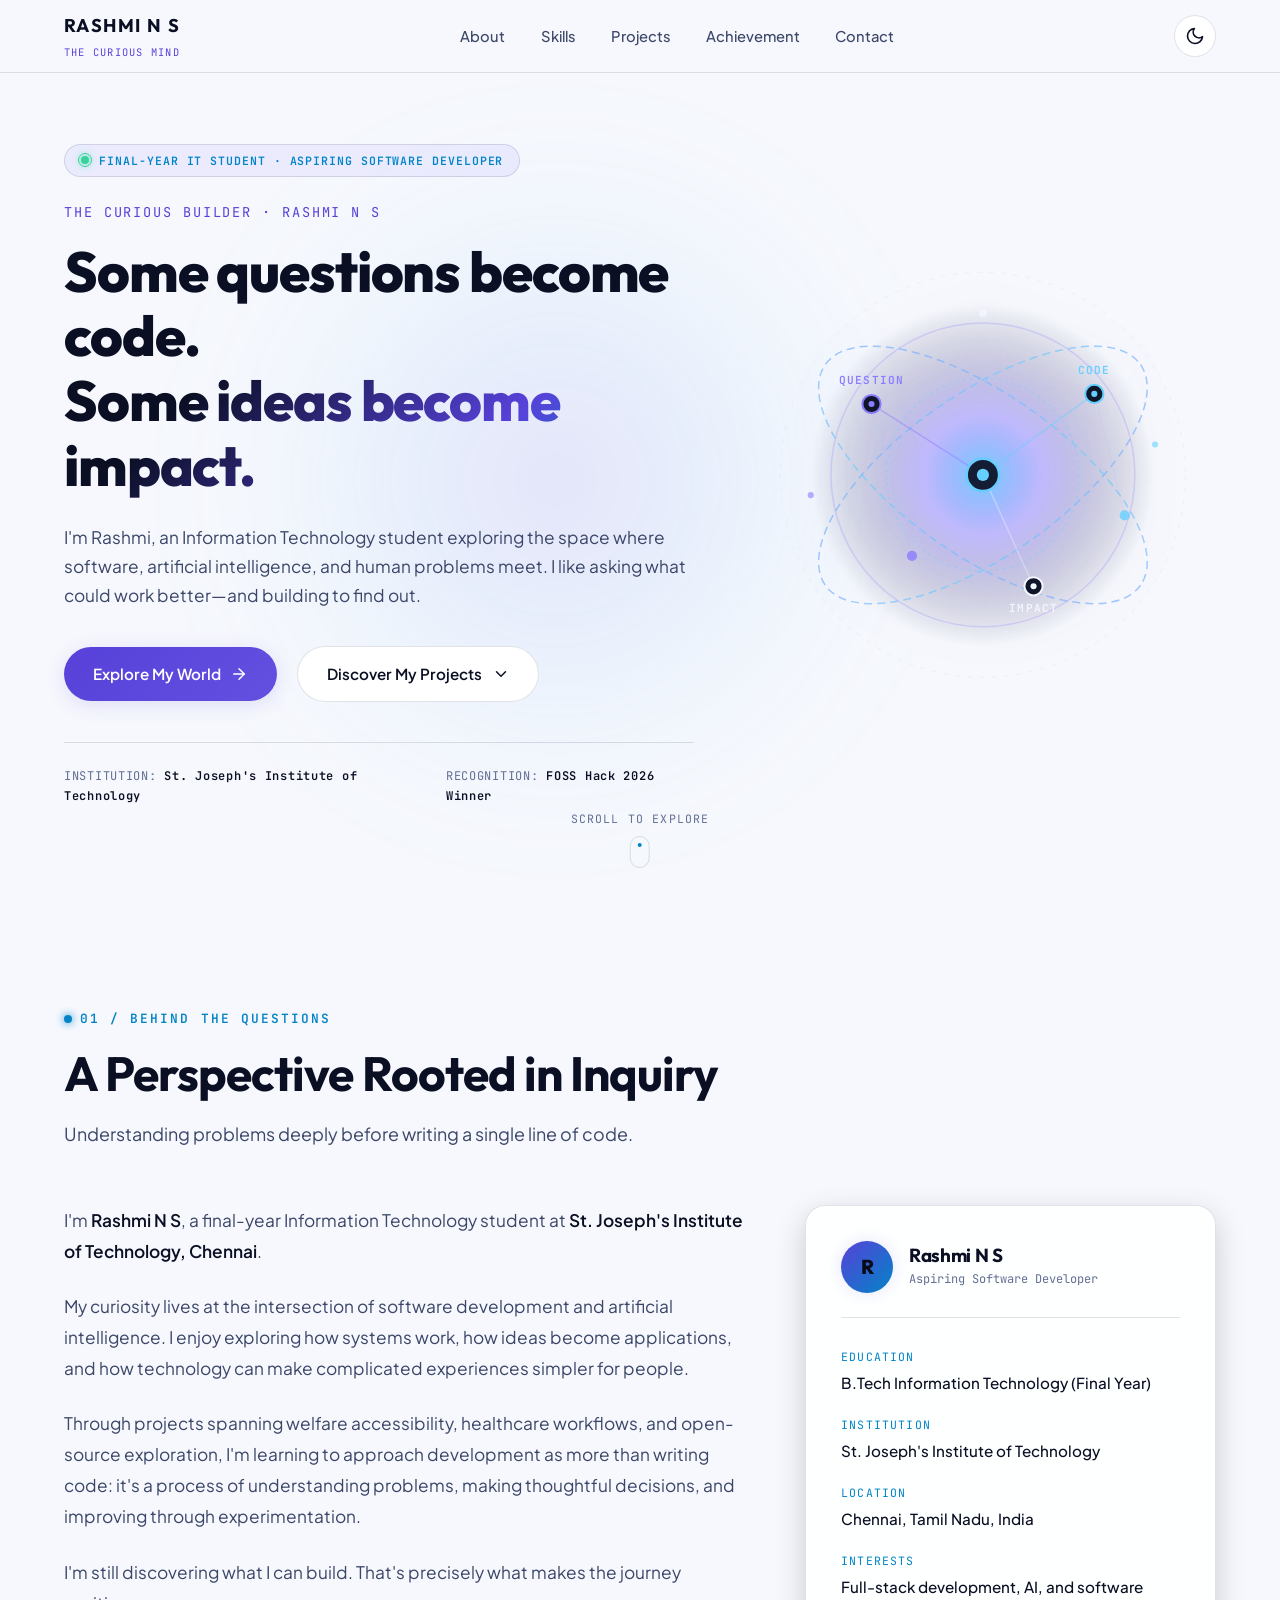
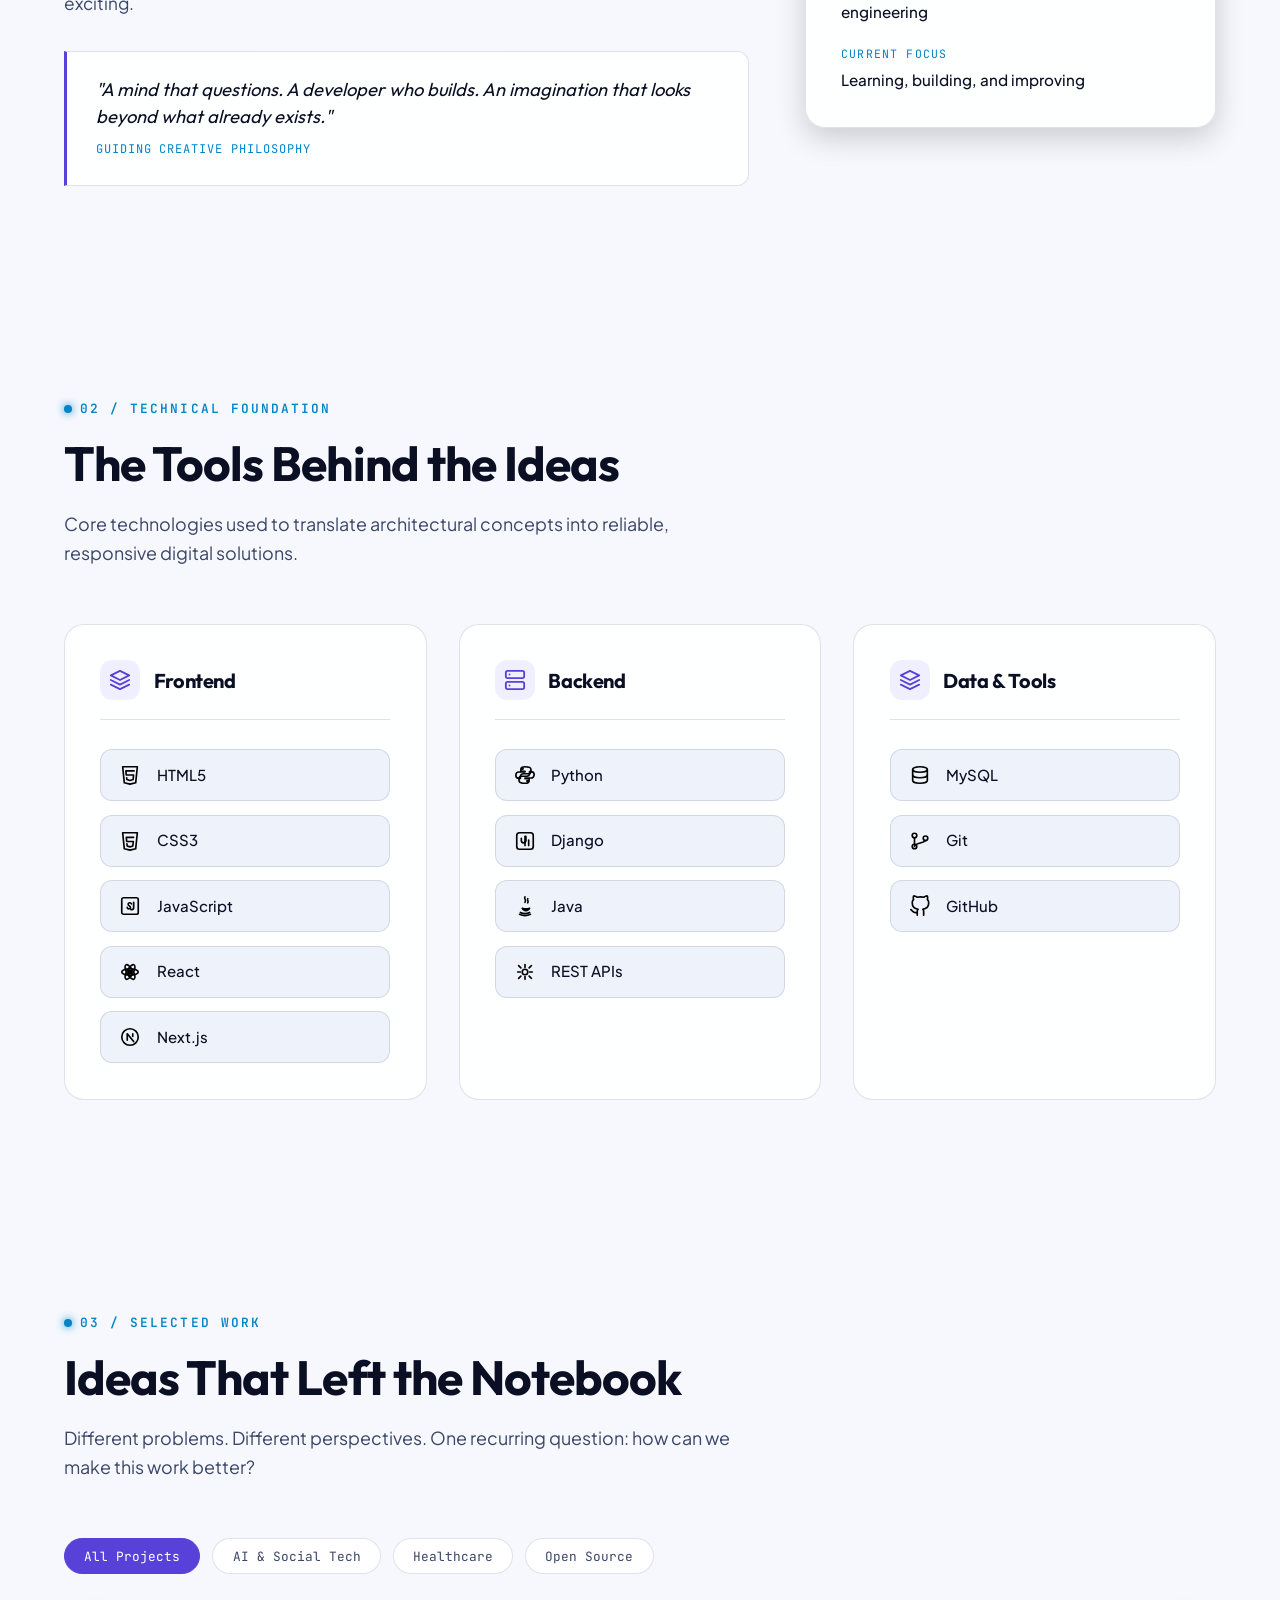
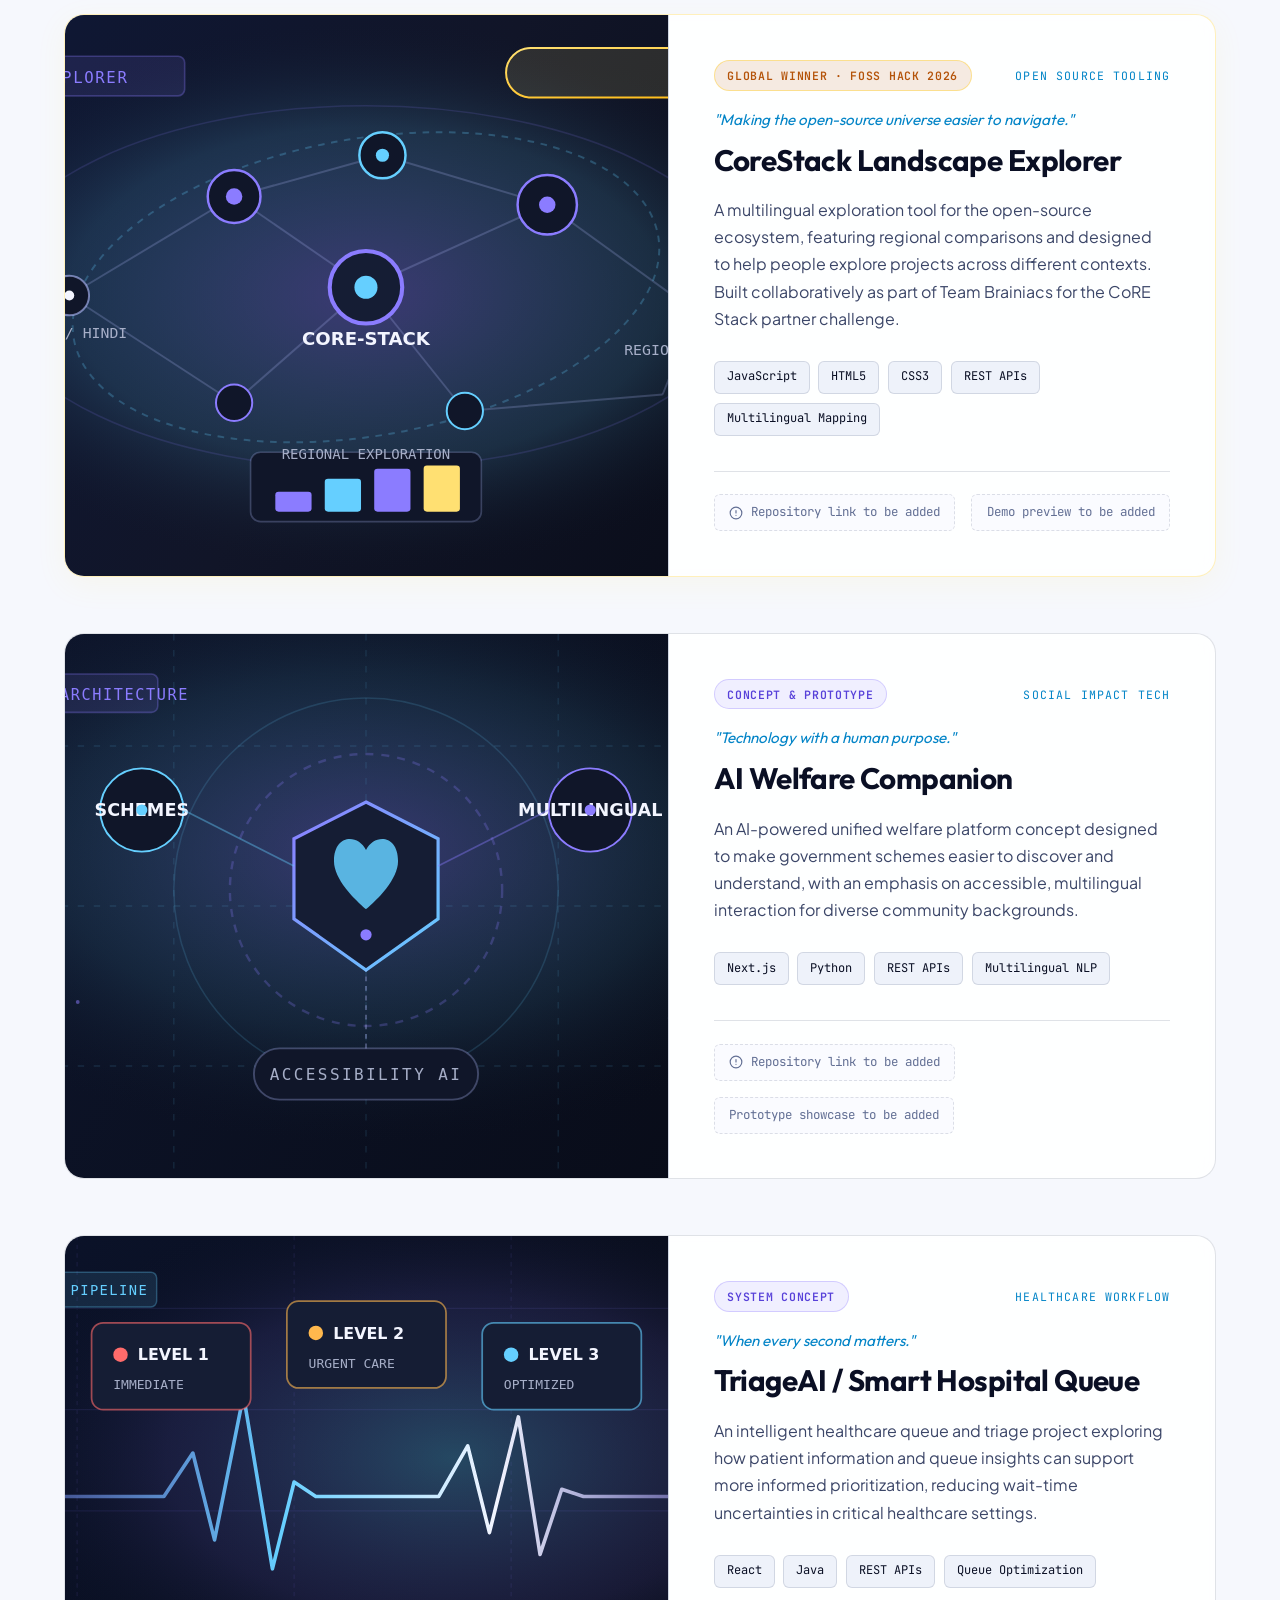
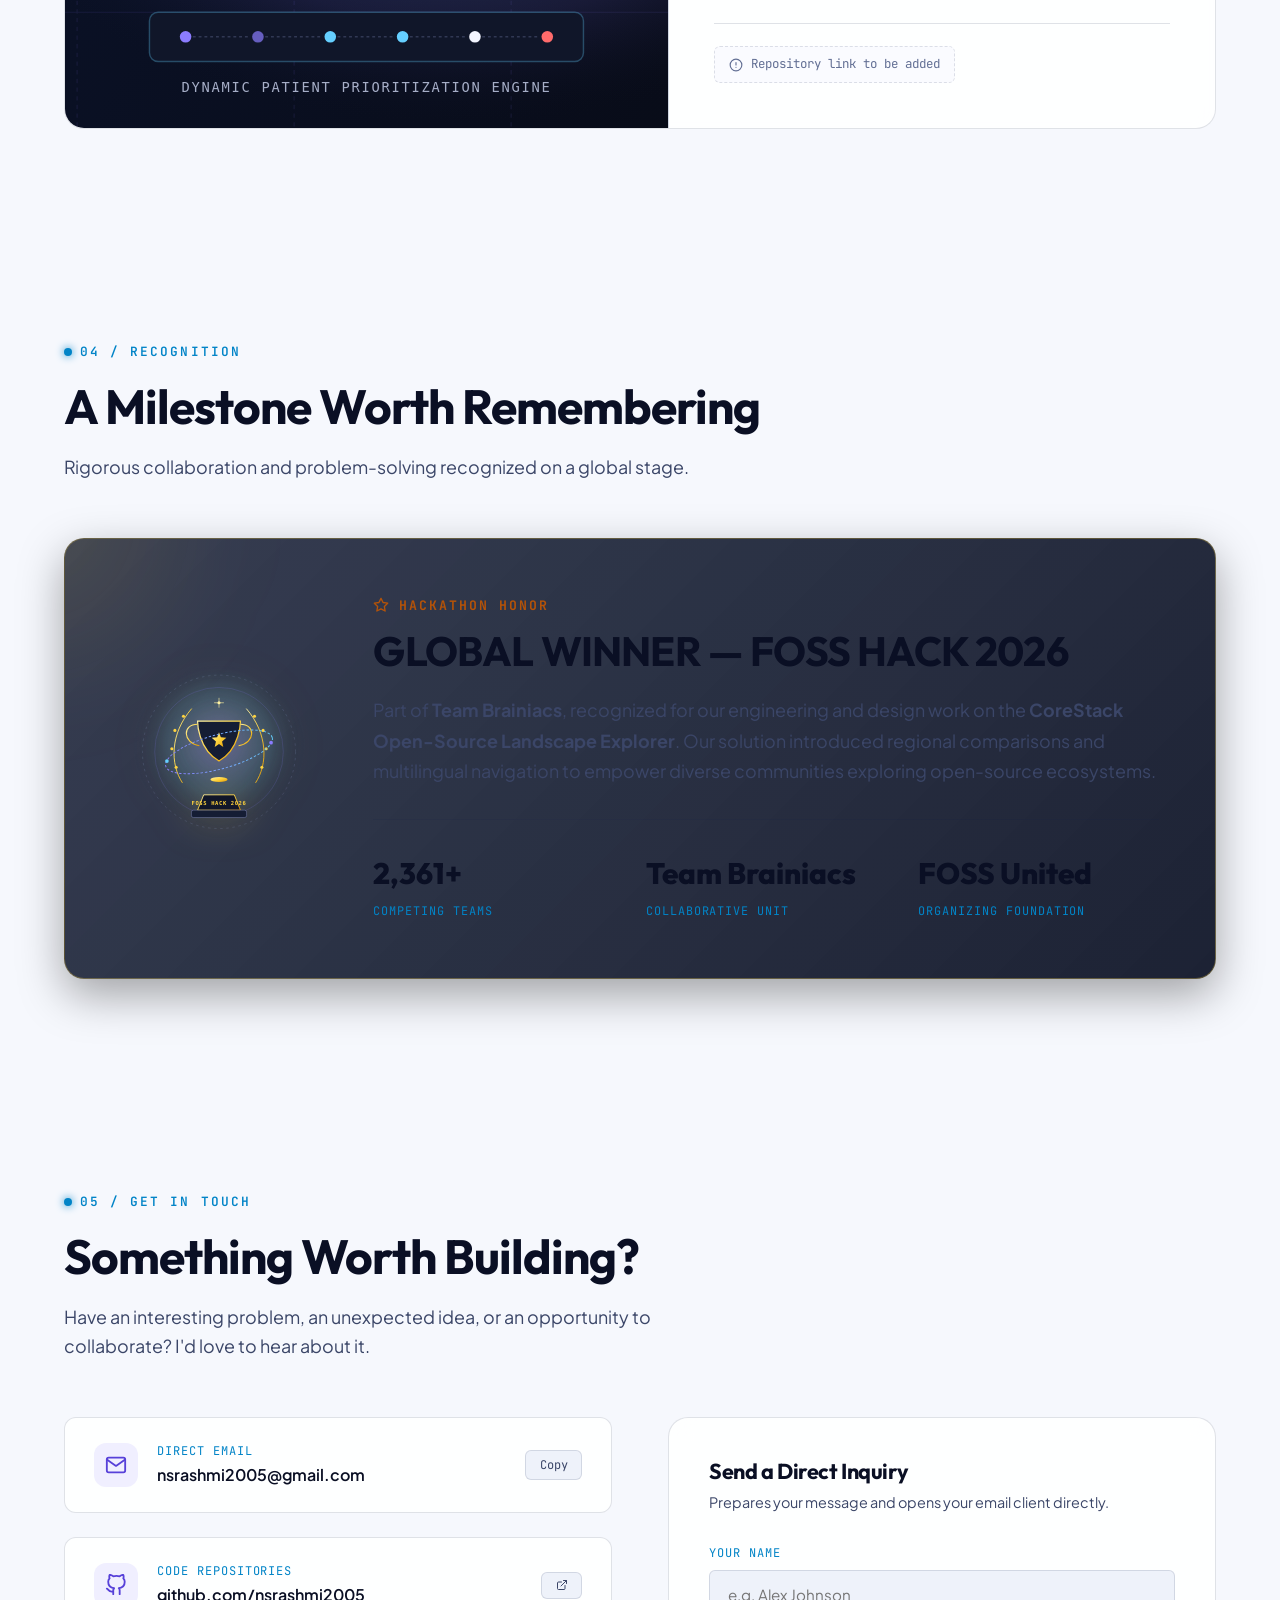
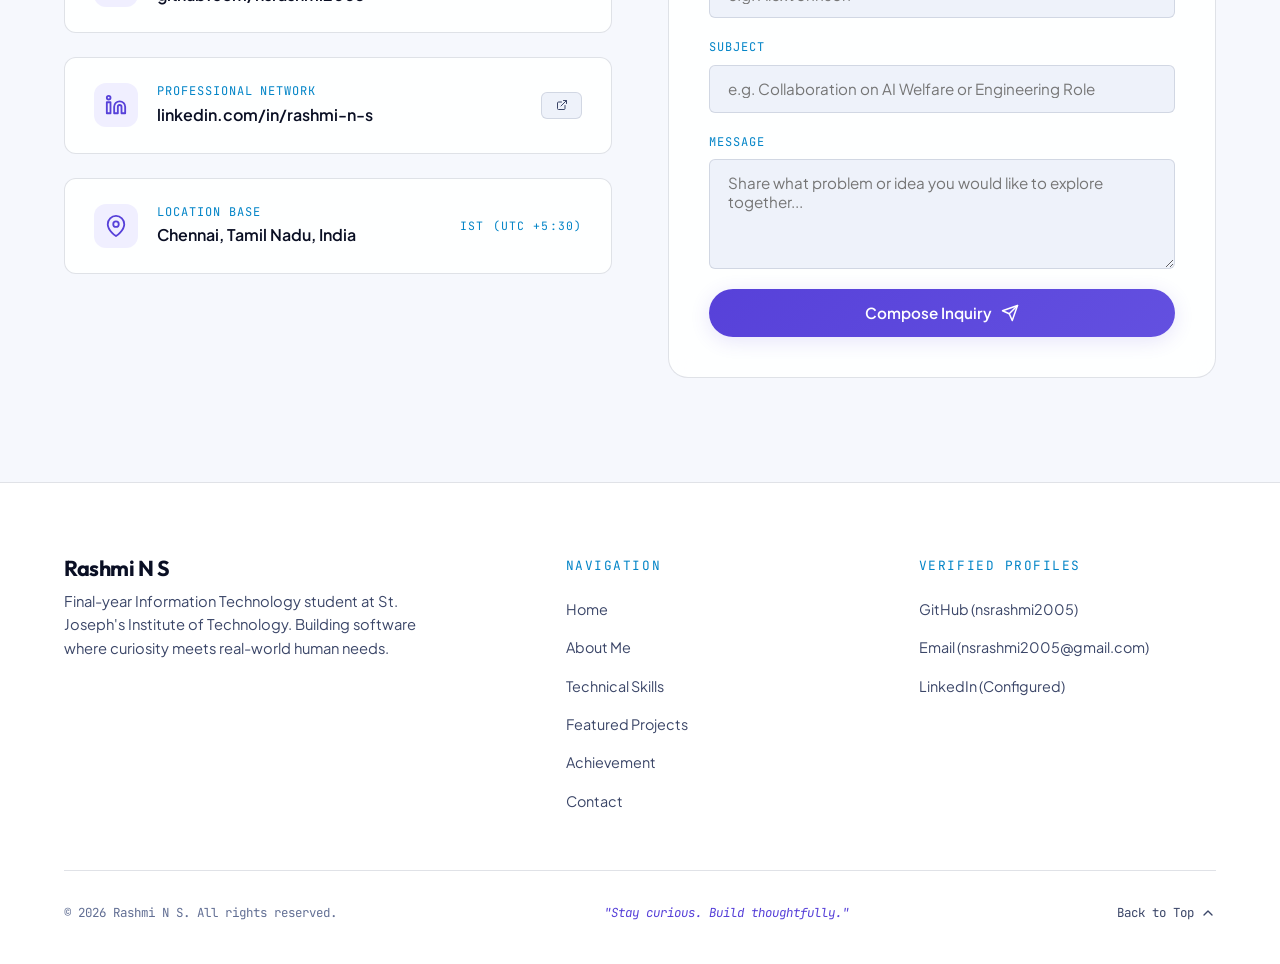
==== index.html @ 5070ab9c "feat: initial commit of The Curious Mind developer portfolio for Rashmi N S" ====
<!DOCTYPE html>
<html lang="en" data-theme="dark">
<head>
  <meta charset="UTF-8">
  <meta name="viewport" content="width=device-width, initial-scale=1.0">
  <meta http-equiv="X-UA-Compatible" content="ie=edge">
  
  <title>Rashmi N S — The Curious Mind | Full-Stack Developer &amp; AI Explorer</title>
  
  <meta name="description" content="Personal portfolio of Rashmi N S, a final-year Information Technology student at St. Joseph's Institute of Technology and FOSS Hack 2026 Global Winner, exploring full-stack engineering, applied AI, and meaningful software.">
  <meta name="author" content="Rashmi N S">
  <meta name="robots" content="index, follow">
  <meta name="theme-color" content="#080B16">

  <!-- Open Graph / Facebook -->
  <meta property="og:type" content="website">
  <meta property="og:title" content="Rashmi N S — The Curious Mind">
  <meta property="og:description" content="Some questions become code. Some ideas become impact. Portfolio of Rashmi N S, aspiring software developer &amp; FOSS Hack 2026 Global Winner.">
  <meta property="og:image" content="assets/icons/favicon.svg">

  <!-- Twitter Card -->
  <meta name="twitter:card" content="summary_large_image">
  <meta name="twitter:title" content="Rashmi N S — The Curious Mind">
  <meta name="twitter:description" content="Some questions become code. Some ideas become impact. Portfolio of Rashmi N S, aspiring software developer.">
  <meta name="twitter:image" content="assets/icons/favicon.svg">

  <!-- Favicon -->
  <link rel="icon" type="image/svg+xml" href="assets/icons/favicon.svg">
  <link rel="apple-touch-icon" href="assets/icons/favicon.svg">

  <!-- Google Fonts: Display & Body Typefaces -->
  <link rel="preconnect" href="https://fonts.googleapis.com">
  <link rel="preconnect" href="https://fonts.gstatic.com" crossorigin>
  <link href="https://fonts.googleapis.com/css2?family=JetBrains+Mono:wght@400;500;600;700&family=Outfit:wght@400;500;600;700;800&family=Plus+Jakarta+Sans:ital,wght@0,400;0,500;0,600;0,700;1,400&display=swap" rel="stylesheet">

  <!-- Stylesheet -->
  <link rel="stylesheet" href="css/style.css">

  <!-- Structured Data (JSON-LD) -->
  <script type="application/ld+json">
  {
    "@context": "https://schema.org",
    "@type": "Person",
    "name": "Rashmi N S",
    "jobTitle": "Aspiring Software Developer & Final-Year IT Student",
    "alumniOf": {
      "@type": "EducationalOrganization",
      "name": "St. Joseph's Institute of Technology"
    },
    "award": "Global Winner — FOSS Hack 2026 (Team Brainiacs)",
    "knowsAbout": [
      "Full-stack Software Development",
      "Artificial Intelligence",
      "Next.js",
      "React",
      "Python",
      "Django",
      "Java",
      "REST APIs"
    ],
    "description": "Final-year Information Technology student exploring the space where software, artificial intelligence, and human problems meet."
  }
  </script>
</head>
<body>

  <!-- Accessible Skip to Content Link -->
  <a href="#main-content" class="skip-link">Skip to main content</a>

  <!-- ========================================================================
       SECTION 1: NAVIGATION
       ======================================================================== -->
  <header class="site-header" role="banner">
    <div class="container nav-container">
      
      <!-- Brand Monogram & Identity -->
      <a href="#hero" class="site-brand" aria-label="Rashmi N S Portfolio Homepage">
        <span class="brand-name">RASHMI N S</span>
        <span class="brand-tag">THE CURIOUS MIND</span>
      </a>

      <!-- Primary Navigation Links -->
      <nav id="site-navigation" class="site-nav" aria-label="Primary Navigation">
        <ul id="nav-menu" class="nav-menu">
          <li><a href="#about" class="nav-link">About</a></li>
          <li><a href="#skills" class="nav-link">Skills</a></li>
          <li><a href="#projects" class="nav-link">Projects</a></li>
          <li><a href="#achievement" class="nav-link">Achievement</a></li>
          <li><a href="#contact" class="nav-link">Contact</a></li>
        </ul>
      </nav>

      <!-- Navigation Actions (Theme Toggle & Mobile Trigger) -->
      <div class="nav-actions">
        <!-- Theme Toggle -->
        <button id="theme-toggle" class="theme-toggle-btn" aria-label="Toggle between dark and light theme" title="Toggle theme">
          <!-- Sun Icon (for Dark Mode -> Switch to Light) -->
          <svg class="theme-icon-sun" xmlns="http://www.w3.org/2000/svg" viewBox="0 0 24 24" fill="none" stroke="currentColor" stroke-width="2" stroke-linecap="round" stroke-linejoin="round" aria-hidden="true">
            <circle cx="12" cy="12" r="5"></circle>
            <line x1="12" y1="1" x2="12" y2="3"></line>
            <line x1="12" y1="21" x2="12" y2="23"></line>
            <line x1="4.22" y1="4.22" x2="5.64" y2="5.64"></line>
            <line x1="18.36" y1="18.36" x2="19.78" y2="19.78"></line>
            <line x1="1" y1="12" x2="3" y2="12"></line>
            <line x1="21" y1="12" x2="23" y2="12"></line>
            <line x1="4.22" y1="19.78" x2="5.64" y2="18.36"></line>
            <line x1="18.36" y1="5.64" x2="19.78" y2="4.22"></line>
          </svg>
          <!-- Moon Icon (for Light Mode -> Switch to Dark) -->
          <svg class="theme-icon-moon" xmlns="http://www.w3.org/2000/svg" viewBox="0 0 24 24" fill="none" stroke="currentColor" stroke-width="2" stroke-linecap="round" stroke-linejoin="round" aria-hidden="true">
            <path d="M21 12.79A9 9 0 1 1 11.21 3 7 7 0 0 0 21 12.79z"></path>
          </svg>
        </button>

        <!-- Mobile Menu Toggle Button -->
        <button id="mobile-nav-toggle" class="mobile-nav-toggle" aria-controls="nav-menu" aria-expanded="false" aria-label="Open navigation menu">
          <span class="hamburger-line"></span>
          <span class="hamburger-line"></span>
          <span class="hamburger-line"></span>
        </button>
      </div>

    </div>
  </header>

  <!-- ========================================================================
       MAIN PAGE CONTENT
       ======================================================================== -->
  <main id="main-content">

    <!-- ======================================================================
         SECTION 2: HERO
         ====================================================================== -->
    <section id="hero" class="hero-section" aria-labelledby="hero-title">
      <!-- Ambient Radial Backlight -->
      <div class="hero-radial-glow" aria-hidden="true"></div>

      <div class="container hero-grid">
        
        <!-- Left Hero Content -->
        <div class="hero-content reveal-item">
          <!-- Professional Identifier Pill -->
          <div class="hero-pill-badge">
            <span class="status-dot-pulse" aria-hidden="true"></span>
            <span class="hero-pill-text">FINAL-YEAR IT STUDENT · ASPIRING SOFTWARE DEVELOPER</span>
          </div>

          <!-- Introductory Small Label -->
          <span class="hero-intro-label">THE CURIOUS BUILDER · RASHMI N S</span>

          <!-- Main Headline -->
          <h1 id="hero-title" class="hero-headline">
            Some questions become code.<br>
            <span class="gradient-text">Some ideas become impact.</span>
          </h1>

          <!-- Supporting Paragraph -->
          <p class="hero-paragraph">
            I'm Rashmi, an Information Technology student exploring the space where software, artificial intelligence, and human problems meet. I like asking what could work better—and building to find out.
          </p>

          <!-- Primary & Secondary Calls to Action -->
          <div class="hero-cta-group">
            <a href="#about" class="btn-primary">
              <span>Explore My World</span>
              <svg width="18" height="18" viewBox="0 0 24 24" fill="none" stroke="currentColor" stroke-width="2" stroke-linecap="round" stroke-linejoin="round" aria-hidden="true">
                <line x1="5" y1="12" x2="19" y2="12"></line>
                <polyline points="12 5 19 12 12 19"></polyline>
              </svg>
            </a>
            <a href="#projects" class="btn-secondary">
              <span>Discover My Projects</span>
              <svg width="18" height="18" viewBox="0 0 24 24" fill="none" stroke="currentColor" stroke-width="2" stroke-linecap="round" stroke-linejoin="round" aria-hidden="true">
                <polyline points="6 9 12 15 18 9"></polyline>
              </svg>
            </a>
          </div>

          <!-- Compact Context Metadata -->
          <div class="hero-meta-badges">
            <div class="hero-meta-item">
              <span>INSTITUTION:</span> <strong>St. Joseph's Institute of Technology</strong>
            </div>
            <div class="hero-meta-item">
              <span>RECOGNITION:</span> <strong>FOSS Hack 2026 Winner</strong>
            </div>
          </div>
        </div>

        <!-- Right Hero Visual: Celestial Constellation Artwork -->
        <div class="hero-visual-card reveal-item" aria-hidden="true">
          <svg class="hero-orbit-svg" viewBox="0 0 460 460" fill="none" xmlns="http://www.w3.org/2000/svg">
            <defs>
              <linearGradient id="hero-grad-primary" x1="0" y1="0" x2="460" y2="460" gradientUnits="userSpaceOnUse">
                <stop offset="0%" stop-color="#8B7CFF" />
                <stop offset="50%" stop-color="#65CFFF" />
                <stop offset="100%" stop-color="#8B7CFF" />
              </linearGradient>
              <radialGradient id="hero-core-glow" cx="50%" cy="50%" r="50%">
                <stop offset="0%" stop-color="#65CFFF" stop-opacity="0.9" />
                <stop offset="35%" stop-color="#8B7CFF" stop-opacity="0.45" />
                <stop offset="100%" stop-color="#080B16" stop-opacity="0" />
              </radialGradient>
            </defs>

            <!-- Celestial Aura -->
            <circle cx="230" cy="230" r="170" fill="url(#hero-core-glow)" />

            <!-- Orbital Rings -->
            <circle cx="230" cy="230" r="200" stroke="rgba(180, 190, 255, 0.12)" stroke-width="1.2" stroke-dasharray="5 7" />
            <circle cx="230" cy="230" r="150" stroke="rgba(139, 124, 255, 0.25)" stroke-width="1.5" />
            <circle cx="230" cy="230" r="95" stroke="rgba(101, 207, 255, 0.35)" stroke-width="1.2" stroke-dasharray="3 4" />

            <!-- Elliptical Trajectories -->
            <ellipse cx="230" cy="230" rx="190" ry="80" stroke="url(#hero-grad-primary)" stroke-width="1.5" transform="rotate(-35 230 230)" opacity="0.65" stroke-dasharray="8 5" />
            <ellipse cx="230" cy="230" rx="190" ry="80" stroke="url(#hero-grad-primary)" stroke-width="1.5" transform="rotate(35 230 230)" opacity="0.65" stroke-dasharray="8 5" />

            <!-- Interconnecting Constellation Edges -->
            <line x1="120" y1="160" x2="230" y2="230" stroke="rgba(139, 124, 255, 0.45)" stroke-width="1.5" />
            <line x1="230" y1="230" x2="340" y2="150" stroke="rgba(101, 207, 255, 0.45)" stroke-width="1.5" />
            <line x1="230" y1="230" x2="280" y2="340" stroke="rgba(243, 245, 255, 0.35)" stroke-width="1.5" />
            <line x1="120" y1="160" x2="160" y2="310" stroke="rgba(180, 190, 255, 0.25)" stroke-width="1" />
            <line x1="160" y1="310" x2="280" y2="340" stroke="rgba(180, 190, 255, 0.25)" stroke-width="1" />
            <line x1="340" y1="150" x2="370" y2="270" stroke="rgba(180, 190, 255, 0.25)" stroke-width="1" />

            <!-- Central Core Node ("The Mind") -->
            <circle cx="230" cy="230" r="16" fill="#151D34" stroke="url(#hero-grad-primary)" stroke-width="2.5" />
            <circle cx="230" cy="230" r="6" fill="#65CFFF" />

            <!-- Surrounding Constellation Nodes -->
            <!-- Question Node -->
            <circle cx="120" cy="160" r="9" fill="#101629" stroke="#8B7CFF" stroke-width="2" />
            <circle cx="120" cy="160" r="3" fill="#8B7CFF" />
            <text x="120" y="140" text-anchor="middle" fill="#8B7CFF" font-family="'JetBrains Mono', monospace" font-size="11" font-weight="600" letter-spacing="1">QUESTION</text>

            <!-- Code Node -->
            <circle cx="340" cy="150" r="9" fill="#101629" stroke="#65CFFF" stroke-width="2" />
            <circle cx="340" cy="150" r="3" fill="#65CFFF" />
            <text x="340" y="130" text-anchor="middle" fill="#65CFFF" font-family="'JetBrains Mono', monospace" font-size="11" font-weight="600" letter-spacing="1">CODE</text>

            <!-- Impact Node -->
            <circle cx="280" cy="340" r="9" fill="#101629" stroke="#F3F5FF" stroke-width="2" />
            <circle cx="280" cy="340" r="3" fill="#F3F5FF" />
            <text x="280" y="365" text-anchor="middle" fill="#F3F5FF" font-family="'JetBrains Mono', monospace" font-size="11" font-weight="600" letter-spacing="1">IMPACT</text>

            <!-- Secondary Star Points -->
            <circle cx="160" cy="310" r="5" fill="#8B7CFF" opacity="0.8" />
            <circle cx="370" cy="270" r="5" fill="#65CFFF" opacity="0.8" />
            <circle cx="230" cy="70" r="4" fill="#F3F5FF" opacity="0.7" />
            <circle cx="60" cy="250" r="3" fill="#8B7CFF" opacity="0.6" />
            <circle cx="400" cy="200" r="3" fill="#65CFFF" opacity="0.6" />
          </svg>
        </div>

      </div>

      <!-- Restrained Scroll Indicator -->
      <div class="hero-scroll-indicator" aria-hidden="true">
        <span>Scroll to explore</span>
        <div class="scroll-track">
          <div class="scroll-dot"></div>
        </div>
      </div>
    </section>

    <!-- ======================================================================
         SECTION 3: ABOUT ME ("Behind the Questions")
         ====================================================================== -->
    <section id="about" class="section" aria-labelledby="about-title">
      <div class="container">
        
        <span class="section-label">01 / Behind the Questions</span>
        <h2 id="about-title" class="section-title">A Perspective Rooted in Inquiry</h2>
        <p class="section-intro">
          Understanding problems deeply before writing a single line of code.
        </p>

        <div class="about-grid">
          
          <!-- Left Column: Editorial Narrative -->
          <div class="about-prose reveal-item">
            <p>
              I'm <strong>Rashmi N S</strong>, a final-year Information Technology student at <strong>St. Joseph's Institute of Technology, Chennai</strong>.
            </p>
            <p>
              My curiosity lives at the intersection of software development and artificial intelligence. I enjoy exploring how systems work, how ideas become applications, and how technology can make complicated experiences simpler for people.
            </p>
            <p>
              Through projects spanning welfare accessibility, healthcare workflows, and open-source exploration, I'm learning to approach development as more than writing code: it's a process of understanding problems, making thoughtful decisions, and improving through experimentation.
            </p>
            <p>
              I'm still discovering what I can build. That's precisely what makes the journey exciting.
            </p>

            <!-- Central Guiding Idea Card -->
            <div class="about-quote-card">
              <blockquote class="quote-text">
                "A mind that questions. A developer who builds. An imagination that looks beyond what already exists."
              </blockquote>
              <div class="quote-author">Guiding Creative Philosophy</div>
            </div>
          </div>

          <!-- Right Column: Profile Summary Panel -->
          <div class="profile-summary-wrapper reveal-item">
            <aside class="profile-summary-card" aria-label="Developer Profile Summary">
              
              <div class="profile-card-header">
                <div class="profile-avatar-symbol" aria-hidden="true">R</div>
                <div>
                  <h3 class="profile-identity-title">Rashmi N S</h3>
                  <div class="profile-identity-sub">Aspiring Software Developer</div>
                </div>
              </div>

              <div class="profile-data-list">
                <div class="profile-data-row">
                  <span class="data-row-label">Education</span>
                  <span class="data-row-value">B.Tech Information Technology (Final Year)</span>
                </div>

                <div class="profile-data-row">
                  <span class="data-row-label">Institution</span>
                  <span class="data-row-value">St. Joseph's Institute of Technology</span>
                </div>

                <div class="profile-data-row">
                  <span class="data-row-label">Location</span>
                  <span class="data-row-value">Chennai, Tamil Nadu, India</span>
                </div>

                <div class="profile-data-row">
                  <span class="data-row-label">Interests</span>
                  <span class="data-row-value">Full-stack development, AI, and software engineering</span>
                </div>

                <div class="profile-data-row">
                  <span class="data-row-label">Current Focus</span>
                  <span class="data-row-value">Learning, building, and improving</span>
                </div>
              </div>

            </aside>
          </div>

        </div>

      </div>
    </section>

    <!-- ======================================================================
         SECTION 4: SKILLS ("The Tools Behind the Ideas")
         ====================================================================== -->
    <section id="skills" class="section" aria-labelledby="skills-title">
      <div class="container">
        
        <span class="section-label">02 / Technical Foundation</span>
        <h2 id="skills-title" class="section-title">The Tools Behind the Ideas</h2>
        <p class="section-intro">
          Core technologies used to translate architectural concepts into reliable, responsive digital solutions.
        </p>

        <div class="skills-layout">
          
          <!-- Category 1: Frontend -->
          <div class="skill-category-card reveal-item">
            <div class="category-header">
              <div class="category-icon-disc" aria-hidden="true">
                <svg width="22" height="22" viewBox="0 0 24 24" fill="none" stroke="currentColor" stroke-width="2" stroke-linecap="round" stroke-linejoin="round">
                  <polygon points="12 2 2 7 12 12 22 7 12 2"></polygon>
                  <polyline points="2 17 12 22 22 17"></polyline>
                  <polyline points="2 12 12 17 22 12"></polyline>
                </svg>
              </div>
              <h3 class="category-title">Frontend</h3>
            </div>

            <div class="skills-grid" role="list">
              <div class="skill-badge-item" role="listitem" tabindex="0">
                <div class="skill-icon-wrapper" aria-hidden="true">
                  <img src="assets/icons/html5.svg" alt="" width="22" height="22">
                </div>
                <span class="skill-name">HTML5</span>
              </div>

              <div class="skill-badge-item" role="listitem" tabindex="0">
                <div class="skill-icon-wrapper" aria-hidden="true">
                  <img src="assets/icons/css3.svg" alt="" width="22" height="22">
                </div>
                <span class="skill-name">CSS3</span>
              </div>

              <div class="skill-badge-item" role="listitem" tabindex="0">
                <div class="skill-icon-wrapper" aria-hidden="true">
                  <img src="assets/icons/javascript.svg" alt="" width="22" height="22">
                </div>
                <span class="skill-name">JavaScript</span>
              </div>

              <div class="skill-badge-item" role="listitem" tabindex="0">
                <div class="skill-icon-wrapper" aria-hidden="true">
                  <img src="assets/icons/react.svg" alt="" width="22" height="22">
                </div>
                <span class="skill-name">React</span>
              </div>

              <div class="skill-badge-item" role="listitem" tabindex="0">
                <div class="skill-icon-wrapper" aria-hidden="true">
                  <img src="assets/icons/nextjs.svg" alt="" width="22" height="22">
                </div>
                <span class="skill-name">Next.js</span>
              </div>
            </div>
          </div>

          <!-- Category 2: Backend -->
          <div class="skill-category-card reveal-item">
            <div class="category-header">
              <div class="category-icon-disc" aria-hidden="true">
                <svg width="22" height="22" viewBox="0 0 24 24" fill="none" stroke="currentColor" stroke-width="2" stroke-linecap="round" stroke-linejoin="round">
                  <rect x="2" y="2" width="20" height="8" rx="2" ry="2"></rect>
                  <rect x="2" y="14" width="20" height="8" rx="2" ry="2"></rect>
                  <line x1="6" y1="6" x2="6.01" y2="6"></line>
                  <line x1="6" y1="18" x2="6.01" y2="18"></line>
                </svg>
              </div>
              <h3 class="category-title">Backend</h3>
            </div>

            <div class="skills-grid" role="list">
              <div class="skill-badge-item" role="listitem" tabindex="0">
                <div class="skill-icon-wrapper" aria-hidden="true">
                  <img src="assets/icons/python.svg" alt="" width="22" height="22">
                </div>
                <span class="skill-name">Python</span>
              </div>

              <div class="skill-badge-item" role="listitem" tabindex="0">
                <div class="skill-icon-wrapper" aria-hidden="true">
                  <img src="assets/icons/django.svg" alt="" width="22" height="22">
                </div>
                <span class="skill-name">Django</span>
              </div>

              <div class="skill-badge-item" role="listitem" tabindex="0">
                <div class="skill-icon-wrapper" aria-hidden="true">
                  <img src="assets/icons/java.svg" alt="" width="22" height="22">
                </div>
                <span class="skill-name">Java</span>
              </div>

              <div class="skill-badge-item" role="listitem" tabindex="0">
                <div class="skill-icon-wrapper" aria-hidden="true">
                  <img src="assets/icons/api.svg" alt="" width="22" height="22">
                </div>
                <span class="skill-name">REST APIs</span>
              </div>
            </div>
          </div>

          <!-- Category 3: Data & Tools -->
          <div class="skill-category-card reveal-item">
            <div class="category-header">
              <div class="category-icon-disc" aria-hidden="true">
                <svg width="22" height="22" viewBox="0 0 24 24" fill="none" stroke="currentColor" stroke-width="2" stroke-linecap="round" stroke-linejoin="round">
                  <path d="M12 2L2 7l10 5 10-5-10-5z"></path>
                  <path d="M2 17l10 5 10-5"></path>
                  <path d="M2 12l10 5 10-5"></path>
                </svg>
              </div>
              <h3 class="category-title">Data &amp; Tools</h3>
            </div>

            <div class="skills-grid" role="list">
              <div class="skill-badge-item" role="listitem" tabindex="0">
                <div class="skill-icon-wrapper" aria-hidden="true">
                  <img src="assets/icons/mysql.svg" alt="" width="22" height="22">
                </div>
                <span class="skill-name">MySQL</span>
              </div>

              <div class="skill-badge-item" role="listitem" tabindex="0">
                <div class="skill-icon-wrapper" aria-hidden="true">
                  <img src="assets/icons/git.svg" alt="" width="22" height="22">
                </div>
                <span class="skill-name">Git</span>
              </div>

              <div class="skill-badge-item" role="listitem" tabindex="0">
                <div class="skill-icon-wrapper" aria-hidden="true">
                  <img src="assets/icons/github.svg" alt="" width="22" height="22">
                </div>
                <span class="skill-name">GitHub</span>
              </div>
            </div>
          </div>

        </div>

      </div>
    </section>

    <!-- ======================================================================
         SECTION 5: FEATURED PROJECTS ("Ideas That Left the Notebook")
         ====================================================================== -->
    <section id="projects" class="section" aria-labelledby="projects-title">
      <div class="container">
        
        <span class="section-label">03 / Selected Work</span>
        <h2 id="projects-title" class="section-title">Ideas That Left the Notebook</h2>
        <p class="section-intro">
          Different problems. Different perspectives. One recurring question: how can we make this work better?
        </p>

        <!-- Interactive Category Filter Bar -->
        <div class="projects-filter-bar" role="tablist" aria-label="Filter projects by domain">
          <button class="filter-btn active" role="tab" aria-selected="true" data-filter="all">All Projects</button>
          <button class="filter-btn" role="tab" aria-selected="false" data-filter="social-ai">AI &amp; Social Tech</button>
          <button class="filter-btn" role="tab" aria-selected="false" data-filter="healthcare">Healthcare</button>
          <button class="filter-btn" role="tab" aria-selected="false" data-filter="open-source">Open Source</button>
        </div>

        <div class="projects-showcase-grid">
          
          <!-- PROJECT C: CoreStack Landscape Explorer (FOSS Hack 2026 Winner) -->
          <article class="project-card featured-winner reveal-item" data-categories="open-source" aria-labelledby="project-corestack-title">
            <div class="project-visual-pane">
              <img src="assets/images/project-corestack.svg" alt="CoreStack Open-Source Landscape Explorer architecture visual showcasing multilingual ecosystem mapping and regional comparison nodes" width="600" height="340" loading="lazy">
            </div>

            <div class="project-detail-pane">
              <div>
                <div class="project-header-meta">
                  <span class="project-badge winner-badge">GLOBAL WINNER · FOSS HACK 2026</span>
                  <span class="data-row-label">OPEN SOURCE TOOLING</span>
                </div>
                <div class="project-tagline">"Making the open-source universe easier to navigate."</div>
                <h3 id="project-corestack-title" class="project-title">CoreStack Landscape Explorer</h3>
                <p class="project-description">
                  A multilingual exploration tool for the open-source ecosystem, featuring regional comparisons and designed to help people explore projects across different contexts. Built collaboratively as part of Team Brainiacs for the CoRE Stack partner challenge.
                </p>
                <div class="project-tech-tags">
                  <span class="tech-tag">JavaScript</span>
                  <span class="tech-tag">HTML5</span>
                  <span class="tech-tag">CSS3</span>
                  <span class="tech-tag">REST APIs</span>
                  <span class="tech-tag">Multilingual Mapping</span>
                </div>
              </div>

              <div class="project-actions">
                <span class="project-link-placeholder" title="Repository link will be linked upon public showcase release">
                  <svg width="14" height="14" viewBox="0 0 24 24" fill="none" stroke="currentColor" stroke-width="2" stroke-linecap="round" stroke-linejoin="round" aria-hidden="true">
                    <circle cx="12" cy="12" r="10"></circle>
                    <line x1="12" y1="8" x2="12" y2="12"></line>
                    <line x1="12" y1="16" x2="12.01" y2="16"></line>
                  </svg>
                  Repository link to be added
                </span>
                <span class="project-link-placeholder">
                  Demo preview to be added
                </span>
              </div>
            </div>
          </article>

          <!-- PROJECT A: AI Welfare Companion -->
          <article class="project-card reveal-item" data-categories="social-ai" aria-labelledby="project-welfare-title">
            <div class="project-visual-pane">
              <img src="assets/images/project-welfare.svg" alt="AI Welfare Companion architectural conceptual diagram displaying multilingual query nodes and citizen welfare discovery flow" width="600" height="340" loading="lazy">
            </div>

            <div class="project-detail-pane">
              <div>
                <div class="project-header-meta">
                  <span class="project-badge">CONCEPT &amp; PROTOTYPE</span>
                  <span class="data-row-label">SOCIAL IMPACT TECH</span>
                </div>
                <div class="project-tagline">"Technology with a human purpose."</div>
                <h3 id="project-welfare-title" class="project-title">AI Welfare Companion</h3>
                <p class="project-description">
                  An AI-powered unified welfare platform concept designed to make government schemes easier to discover and understand, with an emphasis on accessible, multilingual interaction for diverse community backgrounds.
                </p>
                <div class="project-tech-tags">
                  <span class="tech-tag">Next.js</span>
                  <span class="tech-tag">Python</span>
                  <span class="tech-tag">REST APIs</span>
                  <span class="tech-tag">Multilingual NLP</span>
                </div>
              </div>

              <div class="project-actions">
                <span class="project-link-placeholder" title="Repository link will be published upon phase completion">
                  <svg width="14" height="14" viewBox="0 0 24 24" fill="none" stroke="currentColor" stroke-width="2" stroke-linecap="round" stroke-linejoin="round" aria-hidden="true">
                    <circle cx="12" cy="12" r="10"></circle>
                    <line x1="12" y1="8" x2="12" y2="12"></line>
                    <line x1="12" y1="16" x2="12.01" y2="16"></line>
                  </svg>
                  Repository link to be added
                </span>
                <span class="project-link-placeholder">
                  Prototype showcase to be added
                </span>
              </div>
            </div>
          </article>

          <!-- PROJECT B: TriageAI / Smart Hospital Queue -->
          <article class="project-card reveal-item" data-categories="healthcare" aria-labelledby="project-triage-title">
            <div class="project-visual-pane">
              <img src="assets/images/project-triage.svg" alt="TriageAI dynamic patient triage and queue prioritization pipeline visual representation" width="600" height="340" loading="lazy">
            </div>

            <div class="project-detail-pane">
              <div>
                <div class="project-header-meta">
                  <span class="project-badge">SYSTEM CONCEPT</span>
                  <span class="data-row-label">HEALTHCARE WORKFLOW</span>
                </div>
                <div class="project-tagline">"When every second matters."</div>
                <h3 id="project-triage-title" class="project-title">TriageAI / Smart Hospital Queue</h3>
                <p class="project-description">
                  An intelligent healthcare queue and triage project exploring how patient information and queue insights can support more informed prioritization, reducing wait-time uncertainties in critical healthcare settings.
                </p>
                <div class="project-tech-tags">
                  <span class="tech-tag">React</span>
                  <span class="tech-tag">Java</span>
                  <span class="tech-tag">REST APIs</span>
                  <span class="tech-tag">Queue Optimization</span>
                </div>
              </div>

              <div class="project-actions">
                <span class="project-link-placeholder" title="Code repository will be added after evaluation phase">
                  <svg width="14" height="14" viewBox="0 0 24 24" fill="none" stroke="currentColor" stroke-width="2" stroke-linecap="round" stroke-linejoin="round" aria-hidden="true">
                    <circle cx="12" cy="12" r="10"></circle>
                    <line x1="12" y1="8" x2="12" y2="12"></line>
                    <line x1="12" y1="16" x2="12.01" y2="16"></line>
                  </svg>
                  Repository link to be added
                </span>
              </div>
            </div>
          </article>

        </div>

      </div>
    </section>

    <!-- ======================================================================
         SECTION 6: ACHIEVEMENT ("A Milestone Worth Remembering")
         ====================================================================== -->
    <section id="achievement" class="section" aria-labelledby="achievement-title">
      <div class="container">
        
        <span class="section-label">04 / Recognition</span>
        <h2 id="achievement-title" class="section-title">A Milestone Worth Remembering</h2>
        <p class="section-intro">
          Rigorous collaboration and problem-solving recognized on a global stage.
        </p>

        <div class="achievement-panel reveal-item">
          
          <!-- Trophy / Visual Artwork -->
          <div class="achievement-visual-wrapper">
            <img src="assets/images/achievement-trophy.svg" alt="FOSS Hack 2026 Global Winner Trophy and celestial award insignia" class="trophy-svg-img" width="220" height="220" loading="lazy">
          </div>

          <!-- Content Details -->
          <div class="achievement-content-wrapper">
            <div class="award-pre-title">
              <svg width="16" height="16" viewBox="0 0 24 24" fill="none" stroke="currentColor" stroke-width="2" stroke-linecap="round" stroke-linejoin="round" aria-hidden="true">
                <polygon points="12 2 15.09 8.26 22 9.27 17 14.14 18.18 21.02 12 17.77 5.82 21.02 7 14.14 2 9.27 8.91 8.26 12 2"></polygon>
              </svg>
              <span>Hackathon Honor</span>
            </div>

            <h3 class="achievement-main-title">GLOBAL WINNER — FOSS HACK 2026</h3>

            <p class="achievement-description">
              Part of <strong>Team Brainiacs</strong>, recognized for our engineering and design work on the <strong>CoreStack Open-Source Landscape Explorer</strong>. Our solution introduced regional comparisons and multilingual navigation to empower diverse communities exploring open-source ecosystems.
            </p>

            <div class="achievement-stats-row">
              <div class="stat-item">
                <span class="stat-number">2,361+</span>
                <span class="stat-label">Competing Teams</span>
              </div>
              <div class="stat-item">
                <span class="stat-number">Team Brainiacs</span>
                <span class="stat-label">Collaborative Unit</span>
              </div>
              <div class="stat-item">
                <span class="stat-number">FOSS United</span>
                <span class="stat-label">Organizing Foundation</span>
              </div>
            </div>
          </div>

        </div>

      </div>
    </section>

    <!-- ======================================================================
         SECTION 7: CONTACT ("Something Worth Building?")
         ====================================================================== -->
    <section id="contact" class="section" aria-labelledby="contact-title">
      <div class="container">
        
        <span class="section-label">05 / Get In Touch</span>
        <h2 id="contact-title" class="section-title">Something Worth Building?</h2>
        <p class="section-intro">
          Have an interesting problem, an unexpected idea, or an opportunity to collaborate? I'd love to hear about it.
        </p>

        <div class="contact-grid">
          
          <!-- Left Column: Direct Confirmed Channels -->
          <div class="contact-channels reveal-item">
            
            <!-- Email Channel (Confirmed) -->
            <div class="contact-card-item">
              <div class="contact-card-left">
                <div class="contact-channel-icon" aria-hidden="true">
                  <svg width="22" height="22" viewBox="0 0 24 24" fill="none" stroke="currentColor" stroke-width="2" stroke-linecap="round" stroke-linejoin="round">
                    <path d="M4 4h16c1.1 0 2 .9 2 2v12c0 1.1-.9 2-2 2H4c-1.1 0-2-.9-2-2V6c0-1.1.9-2 2-2z"></path>
                    <polyline points="22,6 12,13 2,6"></polyline>
                  </svg>
                </div>
                <div>
                  <div class="channel-label">Direct Email</div>
                  <a href="mailto:nsrashmi2005@gmail.com" class="channel-value" aria-label="Send email to nsrashmi2005@gmail.com">nsrashmi2005@gmail.com</a>
                </div>
              </div>
              <button id="copy-email-btn" class="copy-btn" data-email="nsrashmi2005@gmail.com" aria-label="Copy email address to clipboard">Copy</button>
            </div>

            <!-- GitHub Channel (Confirmed) -->
            <div class="contact-card-item">
              <div class="contact-card-left">
                <div class="contact-channel-icon" aria-hidden="true">
                  <svg width="22" height="22" viewBox="0 0 24 24" fill="none" stroke="currentColor" stroke-width="2" stroke-linecap="round" stroke-linejoin="round">
                    <path d="M9 19c-5 1.5-5-2.5-7-3m14 6v-3.87a3.37 3.37 0 0 0-.94-2.61c3.14-.35 6.44-1.54 6.44-7A5.44 5.44 0 0 0 20 4.77 5.07 5.07 0 0 0 19.91 1S18.73.65 16 2.48a13.38 13.38 0 0 0-7 0C6.27.65 5.09 1 5.09 1A5.07 5.07 0 0 0 5 4.77a5.44 5.44 0 0 0-1.5 3.78c0 5.42 3.3 6.61 6.44 7A3.37 3.37 0 0 0 9 18.13V22"></path>
                  </svg>
                </div>
                <div>
                  <div class="channel-label">Code Repositories</div>
                  <a href="https://github.com/nsrashmi2005" target="_blank" rel="noopener noreferrer" class="channel-value" aria-label="Visit Rashmi's GitHub profile (opens in new tab)">github.com/nsrashmi2005</a>
                </div>
              </div>
              <a href="https://github.com/nsrashmi2005" target="_blank" rel="noopener noreferrer" class="copy-btn" aria-label="Open GitHub profile in new tab">
                <svg width="12" height="12" viewBox="0 0 24 24" fill="none" stroke="currentColor" stroke-width="2" stroke-linecap="round" stroke-linejoin="round" aria-hidden="true">
                  <path d="M18 13v6a2 2 0 0 1-2 2H5a2 2 0 0 1-2-2V8a2 2 0 0 1 2-2h6"></path>
                  <polyline points="15 3 21 3 21 9"></polyline>
                  <line x1="10" y1="14" x2="21" y2="3"></line>
                </svg>
              </a>
            </div>

            <!-- LinkedIn Channel (Documented Placeholder) -->
            <div class="contact-card-item">
              <div class="contact-card-left">
                <div class="contact-channel-icon" aria-hidden="true">
                  <svg width="22" height="22" viewBox="0 0 24 24" fill="none" stroke="currentColor" stroke-width="2" stroke-linecap="round" stroke-linejoin="round">
                    <path d="M16 8a6 6 0 0 1 6 6v7h-4v-7a2 2 0 0 0-2-2 2 2 0 0 0-2 2v7h-4v-7a6 6 0 0 1 6-6z"></path>
                    <rect x="2" y="9" width="4" height="12"></rect>
                    <circle cx="4" cy="4" r="2"></circle>
                  </svg>
                </div>
                <div>
                  <div class="channel-label">Professional Network</div>
                  <!-- Clearly identified placeholder URL for configuration -->
                  <a href="https://www.linkedin.com/in/rashmi-n-s" target="_blank" rel="noopener noreferrer" class="channel-value" aria-label="Visit Rashmi's LinkedIn profile (placeholder link, opens in new tab)">linkedin.com/in/rashmi-n-s</a>
                </div>
              </div>
              <a href="https://www.linkedin.com/in/rashmi-n-s" target="_blank" rel="noopener noreferrer" class="copy-btn" aria-label="Open LinkedIn profile in new tab">
                <svg width="12" height="12" viewBox="0 0 24 24" fill="none" stroke="currentColor" stroke-width="2" stroke-linecap="round" stroke-linejoin="round" aria-hidden="true">
                  <path d="M18 13v6a2 2 0 0 1-2 2H5a2 2 0 0 1-2-2V8a2 2 0 0 1 2-2h6"></path>
                  <polyline points="15 3 21 3 21 9"></polyline>
                  <line x1="10" y1="14" x2="21" y2="3"></line>
                </svg>
              </a>
            </div>

            <!-- Geographic Location -->
            <div class="contact-card-item">
              <div class="contact-card-left">
                <div class="contact-channel-icon" aria-hidden="true">
                  <svg width="22" height="22" viewBox="0 0 24 24" fill="none" stroke="currentColor" stroke-width="2" stroke-linecap="round" stroke-linejoin="round">
                    <path d="M21 10c0 7-9 13-9 13s-9-6-9-13a9 9 0 0 1 18 0z"></path>
                    <circle cx="12" cy="10" r="3"></circle>
                  </svg>
                </div>
                <div>
                  <div class="channel-label">Location Base</div>
                  <div class="channel-value">Chennai, Tamil Nadu, India</div>
                </div>
              </div>
              <span class="data-row-label">IST (UTC +5:30)</span>
            </div>

            <div id="copy-status" class="data-row-label" style="min-height: 18px;" aria-live="polite"></div>

          </div>

          <!-- Right Column: Interactive Direct Inquiry Form -->
          <div class="contact-form-wrapper reveal-item">
            <div class="contact-form-card">
              <h3 class="form-header-title">Send a Direct Inquiry</h3>
              <p class="form-header-sub">Prepares your message and opens your email client directly.</p>

              <form id="inquiry-form" novalidate>
                <div class="form-group">
                  <label for="sender-name" class="form-label">Your Name</label>
                  <input type="text" id="sender-name" class="form-input" placeholder="e.g. Alex Johnson" required>
                </div>

                <div class="form-group">
                  <label for="sender-subject" class="form-label">Subject</label>
                  <input type="text" id="sender-subject" class="form-input" placeholder="e.g. Collaboration on AI Welfare or Engineering Role" required>
                </div>

                <div class="form-group">
                  <label for="sender-message" class="form-label">Message</label>
                  <textarea id="sender-message" class="form-textarea" placeholder="Share what problem or idea you would like to explore together..." required></textarea>
                </div>

                <button type="submit" class="btn-primary" style="width: 100%; justify-content: center;">
                  <span>Compose Inquiry</span>
                  <svg width="18" height="18" viewBox="0 0 24 24" fill="none" stroke="currentColor" stroke-width="2" stroke-linecap="round" stroke-linejoin="round" aria-hidden="true">
                    <line x1="22" y1="2" x2="11" y2="13"></line>
                    <polygon points="22 2 15 22 11 13 2 9 22 2"></polygon>
                  </svg>
                </button>

                <div id="form-status" class="form-status-msg" aria-live="polite"></div>
              </form>
            </div>
          </div>

        </div>

      </div>
    </section>

  </main>

  <!-- ========================================================================
       SECTION 8: FOOTER
       ======================================================================== -->
  <footer class="site-footer" role="contentinfo">
    <div class="container">
      
      <div class="footer-top-grid">
        <div>
          <h3 class="footer-brand-title">Rashmi N S</h3>
          <p class="footer-brand-desc">
            Final-year Information Technology student at St. Joseph's Institute of Technology. Building software where curiosity meets real-world human needs.
          </p>
        </div>

        <div>
          <div class="footer-col-title">Navigation</div>
          <ul class="footer-links-list">
            <li><a href="#hero" class="footer-link">Home</a></li>
            <li><a href="#about" class="footer-link">About Me</a></li>
            <li><a href="#skills" class="footer-link">Technical Skills</a></li>
            <li><a href="#projects" class="footer-link">Featured Projects</a></li>
            <li><a href="#achievement" class="footer-link">Achievement</a></li>
            <li><a href="#contact" class="footer-link">Contact</a></li>
          </ul>
        </div>

        <div>
          <div class="footer-col-title">Verified Profiles</div>
          <ul class="footer-links-list">
            <li><a href="https://github.com/nsrashmi2005" target="_blank" rel="noopener noreferrer" class="footer-link">GitHub (nsrashmi2005)</a></li>
            <li><a href="mailto:nsrashmi2005@gmail.com" class="footer-link">Email (nsrashmi2005@gmail.com)</a></li>
            <li><a href="https://www.linkedin.com/in/rashmi-n-s" target="_blank" rel="noopener noreferrer" class="footer-link">LinkedIn (Configured)</a></li>
          </ul>
        </div>
      </div>

      <div class="footer-bottom-bar">
        <div>&copy; 2026 Rashmi N S. All rights reserved.</div>
        <div class="footer-closing-quote">"Stay curious. Build thoughtfully."</div>
        <a href="#hero" class="back-to-top-btn" aria-label="Scroll back to top of page">
          <span>Back to Top</span>
          <svg width="16" height="16" viewBox="0 0 24 24" fill="none" stroke="currentColor" stroke-width="2" stroke-linecap="round" stroke-linejoin="round" aria-hidden="true">
            <polyline points="18 15 12 9 6 15"></polyline>
          </svg>
        </a>
      </div>

    </div>
  </footer>

  <!-- Vanilla JavaScript -->
  <script src="js/script.js" defer></script>
</body>
</html>
---- css/style.css ----
/* ==========================================================================
   THE CURIOUS MIND — RASHMI N S PORTFOLIO
   Design System & Master Stylesheet
   ========================================================================== */

/* --------------------------------------------------------------------------
   1. CSS Custom Properties / Design Tokens
   -------------------------------------------------------------------------- */
:root {
  /* Dark Celestial Theme (Default) */
  --background: #080B16;
  --surface: #101629;
  --surface-raised: #151D34;
  --surface-card: rgba(16, 22, 41, 0.72);
  --surface-card-hover: rgba(21, 29, 52, 0.9);
  
  --text-primary: #F3F5FF;
  --text-secondary: #A6AEC7;
  --text-muted: #737D9C;
  
  --accent-primary: #8B7CFF;
  --accent-primary-hover: #A094FF;
  --accent-secondary: #65CFFF;
  --accent-secondary-hover: #8AE0FF;
  --accent-gold: #FFD43F;
  --accent-gold-soft: rgba(255, 212, 63, 0.15);
  
  --border-subtle: rgba(180, 190, 255, 0.16);
  --border-hover: rgba(139, 124, 255, 0.45);
  --border-focus: #8B7CFF;
  
  --glow-primary: rgba(139, 124, 255, 0.22);
  --glow-secondary: rgba(101, 207, 255, 0.18);
  --header-bg: rgba(8, 11, 22, 0.82);
  
  /* Typography */
  --font-display: 'Outfit', 'Playfair Display', -apple-system, BlinkMacSystemFont, 'Segoe UI', serif;
  --font-body: 'Plus Jakarta Sans', -apple-system, BlinkMacSystemFont, 'Segoe UI', Roboto, Helvetica, Arial, sans-serif;
  --font-mono: 'JetBrains Mono', 'SF Mono', Consolas, Menlo, Monaco, monospace;
  
  /* Layout & Spacing */
  --container-max: 1200px;
  --container-wide: 1360px;
  --radius-sm: 6px;
  --radius-md: 12px;
  --radius-lg: 20px;
  --radius-full: 9999px;
  
  --transition-fast: 0.2s cubic-bezier(0.16, 1, 0.3, 1);
  --transition-normal: 0.35s cubic-bezier(0.16, 1, 0.3, 1);
  --transition-slow: 0.6s cubic-bezier(0.16, 1, 0.3, 1);
}

/* Light Starlight / Editorial Daylight Mode */
[data-theme="light"] {
  --background: #F6F8FD;
  --surface: #FFFFFF;
  --surface-raised: #EEF2FA;
  --surface-card: rgba(255, 255, 255, 0.88);
  --surface-card-hover: rgba(245, 248, 255, 0.98);
  
  --text-primary: #0A0F24;
  --text-secondary: #3B4668;
  --text-muted: #626F94;
  
  --accent-primary: #5741D9;
  --accent-primary-hover: #452EC4;
  --accent-secondary: #0284C7;
  --accent-secondary-hover: #0369A1;
  --accent-gold: #B45309;
  --accent-gold-soft: rgba(180, 83, 9, 0.12);
  
  --border-subtle: rgba(20, 32, 75, 0.13);
  --border-hover: rgba(87, 65, 217, 0.45);
  --border-focus: #5741D9;
  
  --glow-primary: rgba(87, 65, 217, 0.14);
  --glow-secondary: rgba(2, 132, 199, 0.12);
  --header-bg: rgba(246, 248, 253, 0.85);
}

/* --------------------------------------------------------------------------
   2. Reset & Base Styles
   -------------------------------------------------------------------------- */
*, *::before, *::after {
  box-sizing: border-box;
  margin: 0;
  padding: 0;
}

html {
  scroll-behavior: smooth;
  font-size: 16px;
  color-scheme: dark light;
}

body {
  background-color: var(--background);
  color: var(--text-primary);
  font-family: var(--font-body);
  line-height: 1.65;
  -webkit-font-smoothing: antialiased;
  -moz-osx-font-smoothing: grayscale;
  overflow-x: hidden;
  transition: background-color var(--transition-normal), color var(--transition-normal);
  position: relative;
}

/* Subtle Cosmic Noise / Starfield Ambience */
body::before {
  content: '';
  position: fixed;
  top: 0;
  left: 0;
  width: 100vw;
  height: 100vh;
  background-image: 
    radial-gradient(1px 1px at 25px 35px, rgba(139, 124, 255, 0.35), transparent),
    radial-gradient(1px 1px at 150px 120px, rgba(101, 207, 255, 0.3), transparent),
    radial-gradient(1.5px 1.5px at 320px 240px, rgba(243, 245, 255, 0.4), transparent),
    radial-gradient(1px 1px at 480px 80px, rgba(139, 124, 255, 0.25), transparent),
    radial-gradient(1.5px 1.5px at 620px 290px, rgba(101, 207, 255, 0.35), transparent);
  background-size: 700px 450px;
  pointer-events: none;
  z-index: 0;
  opacity: 0.6;
}

[data-theme="light"] body::before {
  opacity: 0.15;
}

/* Skip to Content Link (Accessibility) */
.skip-link {
  position: absolute;
  top: -60px;
  left: 20px;
  background: var(--accent-primary);
  color: #FFFFFF;
  padding: 10px 18px;
  border-radius: var(--radius-sm);
  font-weight: 600;
  font-size: 0.9rem;
  z-index: 9999;
  text-decoration: none;
  transition: top var(--transition-fast);
  box-shadow: 0 4px 14px rgba(0, 0, 0, 0.25);
}

.skip-link:focus {
  top: 20px;
  outline: 3px solid var(--accent-secondary);
  outline-offset: 2px;
}

/* Focus Visible Styling */
:focus-visible {
  outline: 2px solid var(--border-focus);
  outline-offset: 3px;
}

/* Common Typography & Headings */
h1, h2, h3, h4 {
  font-family: var(--font-display);
  font-weight: 700;
  color: var(--text-primary);
  line-height: 1.25;
  letter-spacing: -0.02em;
}

p {
  color: var(--text-secondary);
  margin-bottom: 1.25rem;
}

p:last-child {
  margin-bottom: 0;
}

a {
  color: inherit;
  text-decoration: none;
  transition: color var(--transition-fast);
}

img, svg {
  display: block;
  max-width: 100%;
}

button {
  font-family: inherit;
  cursor: pointer;
  border: none;
  background: none;
}

.container {
  width: 100%;
  max-width: var(--container-max);
  margin-left: auto;
  margin-right: auto;
  padding-left: 1.5rem;
  padding-right: 1.5rem;
  position: relative;
  z-index: 1;
}

/* Section Header Styles */
.section {
  padding: 6.5rem 0;
  position: relative;
}

.section-label {
  display: inline-flex;
  align-items: center;
  gap: 0.5rem;
  font-family: var(--font-mono);
  font-size: 0.8rem;
  font-weight: 600;
  text-transform: uppercase;
  letter-spacing: 0.16em;
  color: var(--accent-secondary);
  margin-bottom: 0.85rem;
}

.section-label::before {
  content: '';
  display: inline-block;
  width: 8px;
  height: 8px;
  border-radius: 50%;
  background: var(--accent-secondary);
  box-shadow: 0 0 8px var(--accent-secondary);
}

.section-title {
  font-size: clamp(2rem, 3.8vw, 3rem);
  margin-bottom: 1rem;
}

.section-intro {
  font-size: clamp(1.05rem, 1.4vw, 1.2rem);
  max-width: 680px;
  color: var(--text-secondary);
  margin-bottom: 3.5rem;
}

/* --------------------------------------------------------------------------
   3. Navigation Bar
   -------------------------------------------------------------------------- */
.site-header {
  position: fixed;
  top: 0;
  left: 0;
  right: 0;
  z-index: 1000;
  background: var(--header-bg);
  backdrop-filter: blur(14px);
  -webkit-backdrop-filter: blur(14px);
  border-bottom: 1px solid var(--border-subtle);
  transition: background-color var(--transition-normal), border-color var(--transition-normal);
}

.nav-container {
  display: flex;
  align-items: center;
  justify-content: space-between;
  height: 72px;
}

.site-brand {
  display: flex;
  flex-direction: column;
  gap: 2px;
}

.brand-name {
  font-family: var(--font-display);
  font-size: 1.15rem;
  font-weight: 700;
  letter-spacing: 0.08em;
  color: var(--text-primary);
}

.brand-tag {
  font-family: var(--font-mono);
  font-size: 0.65rem;
  letter-spacing: 0.12em;
  color: var(--accent-primary);
  text-transform: uppercase;
}

.nav-menu {
  display: flex;
  align-items: center;
  gap: 2rem;
  list-style: none;
}

.nav-link {
  font-size: 0.92rem;
  font-weight: 500;
  color: var(--text-secondary);
  padding: 0.35rem 0.1rem;
  position: relative;
  transition: color var(--transition-fast);
}

.nav-link::after {
  content: '';
  position: absolute;
  bottom: -2px;
  left: 0;
  width: 0;
  height: 2px;
  background: linear-gradient(90deg, var(--accent-primary), var(--accent-secondary));
  transition: width var(--transition-normal);
  border-radius: var(--radius-full);
}

.nav-link:hover,
.nav-link.active {
  color: var(--text-primary);
}

.nav-link:hover::after,
.nav-link.active::after {
  width: 100%;
}

.nav-actions {
  display: flex;
  align-items: center;
  gap: 1rem;
}

/* Theme Toggle Button */
.theme-toggle-btn {
  display: flex;
  align-items: center;
  justify-content: center;
  width: 42px;
  height: 42px;
  border-radius: var(--radius-full);
  border: 1px solid var(--border-subtle);
  background: var(--surface);
  color: var(--text-primary);
  transition: border-color var(--transition-fast), background-color var(--transition-fast), transform var(--transition-fast);
}

.theme-toggle-btn:hover {
  border-color: var(--accent-primary);
  transform: rotate(15deg);
}

.theme-icon-sun,
.theme-icon-moon {
  width: 20px;
  height: 20px;
  transition: transform var(--transition-normal), opacity var(--transition-fast);
}

/* Show correct icon based on active theme */
[data-theme="dark"] .theme-icon-sun {
  display: block;
}
[data-theme="dark"] .theme-icon-moon {
  display: none;
}

[data-theme="light"] .theme-icon-sun {
  display: none;
}
[data-theme="light"] .theme-icon-moon {
  display: block;
}

/* Mobile Nav Toggle */
.mobile-nav-toggle {
  display: none;
  width: 42px;
  height: 42px;
  align-items: center;
  justify-content: center;
  border-radius: var(--radius-sm);
  border: 1px solid var(--border-subtle);
  background: var(--surface);
  color: var(--text-primary);
}

.hamburger-line {
  display: block;
  width: 20px;
  height: 2px;
  background-color: var(--text-primary);
  margin: 4px auto;
  border-radius: 1px;
  transition: transform var(--transition-fast), opacity var(--transition-fast);
}

/* --------------------------------------------------------------------------
   4. Hero Section
   -------------------------------------------------------------------------- */
.hero-section {
  min-height: 100vh;
  padding-top: 130px;
  padding-bottom: 5rem;
  display: flex;
  align-items: center;
  position: relative;
  overflow: hidden;
}

/* Ambient Radial Glow behind Hero */
.hero-radial-glow {
  position: absolute;
  top: 20%;
  left: 20%;
  width: 600px;
  height: 600px;
  border-radius: 50%;
  background: radial-gradient(circle, var(--glow-primary) 0%, rgba(101, 207, 255, 0.08) 50%, transparent 70%);
  filter: blur(80px);
  pointer-events: none;
  z-index: 0;
}

.hero-grid {
  display: grid;
  grid-template-columns: 1.15fr 0.85fr;
  align-items: center;
  gap: 3.5rem;
  position: relative;
  z-index: 1;
}

.hero-content {
  max-width: 640px;
}

.hero-pill-badge {
  display: inline-flex;
  align-items: center;
  gap: 0.65rem;
  padding: 0.4rem 1rem;
  background: rgba(139, 124, 255, 0.1);
  border: 1px solid var(--border-subtle);
  border-radius: var(--radius-full);
  margin-bottom: 1.5rem;
}

.status-dot-pulse {
  width: 8px;
  height: 8px;
  border-radius: 50%;
  background: #34D399;
  box-shadow: 0 0 10px #34D399;
  position: relative;
}

.status-dot-pulse::after {
  content: '';
  position: absolute;
  top: -3px;
  left: -3px;
  width: 14px;
  height: 14px;
  border-radius: 50%;
  border: 1px solid #34D399;
  animation: pulse-ring 2.2s infinite;
}

@keyframes pulse-ring {
  0% { transform: scale(0.6); opacity: 0.9; }
  100% { transform: scale(2.2); opacity: 0; }
}

.hero-pill-text {
  font-family: var(--font-mono);
  font-size: 0.72rem;
  font-weight: 600;
  color: var(--accent-secondary);
  letter-spacing: 0.08em;
  text-transform: uppercase;
}

.hero-intro-label {
  font-family: var(--font-mono);
  font-size: 0.85rem;
  letter-spacing: 0.14em;
  color: var(--accent-primary);
  text-transform: uppercase;
  margin-bottom: 1rem;
  display: block;
}

.hero-headline {
  font-size: clamp(2.3rem, 4.4vw, 3.8rem);
  font-weight: 800;
  line-height: 1.15;
  margin-bottom: 1.5rem;
  color: var(--text-primary);
}

.hero-headline span.gradient-text {
  background: linear-gradient(135deg, var(--text-primary) 20%, var(--accent-primary) 65%, var(--accent-secondary) 100%);
  -webkit-background-clip: text;
  -webkit-text-fill-color: transparent;
  display: inline-block;
}

.hero-paragraph {
  font-size: clamp(1.05rem, 1.35vw, 1.22rem);
  line-height: 1.7;
  color: var(--text-secondary);
  margin-bottom: 2.2rem;
}

.hero-cta-group {
  display: flex;
  align-items: center;
  flex-wrap: wrap;
  gap: 1.25rem;
  margin-bottom: 2.5rem;
}

.btn-primary {
  display: inline-flex;
  align-items: center;
  gap: 0.6rem;
  padding: 0.9rem 1.8rem;
  border-radius: var(--radius-full);
  background: linear-gradient(135deg, var(--accent-primary), #6350E0);
  color: #FFFFFF;
  font-weight: 600;
  font-size: 0.95rem;
  box-shadow: 0 4px 20px var(--glow-primary);
  transition: transform var(--transition-fast), box-shadow var(--transition-fast), filter var(--transition-fast);
}

.btn-primary:hover {
  transform: translateY(-2px);
  box-shadow: 0 8px 28px var(--glow-primary);
  filter: brightness(1.08);
}

.btn-secondary {
  display: inline-flex;
  align-items: center;
  gap: 0.6rem;
  padding: 0.9rem 1.8rem;
  border-radius: var(--radius-full);
  border: 1px solid var(--border-subtle);
  background: var(--surface);
  color: var(--text-primary);
  font-weight: 600;
  font-size: 0.95rem;
  transition: border-color var(--transition-fast), background-color var(--transition-fast), transform var(--transition-fast);
}

.btn-secondary:hover {
  border-color: var(--accent-secondary);
  background: var(--surface-raised);
  transform: translateY(-2px);
}

.hero-meta-badges {
  display: flex;
  align-items: center;
  gap: 1.5rem;
  padding-top: 1.5rem;
  border-top: 1px solid var(--border-subtle);
}

.hero-meta-item {
  font-family: var(--font-mono);
  font-size: 0.75rem;
  color: var(--text-muted);
  letter-spacing: 0.06em;
}

.hero-meta-item strong {
  color: var(--text-primary);
  font-weight: 600;
}

/* Hero Visual: Celestial Constellation Canvas/SVG */
.hero-visual-card {
  position: relative;
  width: 100%;
  max-width: 480px;
  aspect-ratio: 1 / 1;
  margin: 0 auto;
  display: flex;
  align-items: center;
  justify-content: center;
}

.hero-orbit-svg {
  width: 100%;
  height: 100%;
  filter: drop-shadow(0 0 25px var(--glow-primary));
  transition: transform 0.2s ease-out;
}

/* Scroll Down Indicator */
.hero-scroll-indicator {
  position: absolute;
  bottom: 2rem;
  left: 50%;
  transform: translateX(-50%);
  display: flex;
  flex-direction: column;
  align-items: center;
  gap: 0.5rem;
  color: var(--text-muted);
  font-family: var(--font-mono);
  font-size: 0.72rem;
  letter-spacing: 0.1em;
  text-transform: uppercase;
}

.scroll-track {
  width: 20px;
  height: 32px;
  border: 1.5px solid var(--border-subtle);
  border-radius: 12px;
  position: relative;
}

.scroll-dot {
  width: 4px;
  height: 4px;
  border-radius: 50%;
  background: var(--accent-secondary);
  position: absolute;
  left: calc(50% - 2px);
  top: 6px;
  animation: scroll-slide 2s cubic-bezier(0.65, 0, 0.35, 1) infinite;
}

@keyframes scroll-slide {
  0% { transform: translateY(0); opacity: 0; }
  30% { opacity: 1; }
  80% { transform: translateY(14px); opacity: 1; }
  100% { transform: translateY(18px); opacity: 0; }
}

/* --------------------------------------------------------------------------
   5. Section 3: About Me ("Behind the Questions")
   -------------------------------------------------------------------------- */
.about-grid {
  display: grid;
  grid-template-columns: 1.25fr 0.75fr;
  gap: 3.5rem;
  align-items: start;
}

.about-prose {
  font-size: 1.08rem;
  line-height: 1.8;
  color: var(--text-secondary);
}

.about-prose p {
  margin-bottom: 1.5rem;
}

.about-prose strong {
  color: var(--text-primary);
  font-weight: 600;
}

.about-quote-card {
  margin-top: 2rem;
  padding: 1.5rem 1.8rem;
  border-left: 3px solid var(--accent-primary);
  background: var(--surface-card);
  border-radius: 0 var(--radius-md) var(--radius-md) 0;
  border-top: 1px solid var(--border-subtle);
  border-right: 1px solid var(--border-subtle);
  border-bottom: 1px solid var(--border-subtle);
}

.quote-text {
  font-family: var(--font-display);
  font-size: 1.15rem;
  font-style: italic;
  color: var(--text-primary);
  margin-bottom: 0.5rem;
  line-height: 1.5;
}

.quote-author {
  font-family: var(--font-mono);
  font-size: 0.75rem;
  color: var(--accent-secondary);
  letter-spacing: 0.08em;
  text-transform: uppercase;
}

/* Profile Summary Side Card */
.profile-summary-card {
  background: var(--surface-card);
  border: 1px solid var(--border-subtle);
  border-radius: var(--radius-lg);
  padding: 2.2rem;
  backdrop-filter: blur(12px);
  -webkit-backdrop-filter: blur(12px);
  box-shadow: 0 10px 30px rgba(0, 0, 0, 0.18);
  position: sticky;
  top: 100px;
}

.profile-card-header {
  display: flex;
  align-items: center;
  gap: 1rem;
  margin-bottom: 1.8rem;
  padding-bottom: 1.5rem;
  border-bottom: 1px solid var(--border-subtle);
}

.profile-avatar-symbol {
  width: 52px;
  height: 52px;
  border-radius: 50%;
  background: linear-gradient(135deg, var(--accent-primary), var(--accent-secondary));
  display: flex;
  align-items: center;
  justify-content: center;
  font-family: var(--font-display);
  font-weight: 800;
  font-size: 1.25rem;
  color: #080B16;
  box-shadow: 0 0 16px var(--glow-primary);
}

.profile-identity-title {
  font-size: 1.18rem;
  margin-bottom: 0.2rem;
}

.profile-identity-sub {
  font-family: var(--font-mono);
  font-size: 0.75rem;
  color: var(--text-muted);
}

.profile-data-list {
  display: flex;
  flex-direction: column;
  gap: 1.25rem;
}

.profile-data-row {
  display: flex;
  flex-direction: column;
  gap: 0.25rem;
}

.data-row-label {
  font-family: var(--font-mono);
  font-size: 0.72rem;
  color: var(--accent-secondary);
  text-transform: uppercase;
  letter-spacing: 0.1em;
}

.data-row-value {
  font-size: 0.95rem;
  color: var(--text-primary);
  font-weight: 500;
}

/* --------------------------------------------------------------------------
   6. Section 4: Skills ("The Tools Behind the Ideas")
   -------------------------------------------------------------------------- */
.skills-layout {
  display: grid;
  grid-template-columns: repeat(3, 1fr);
  gap: 2rem;
}

.skill-category-card {
  background: var(--surface-card);
  border: 1px solid var(--border-subtle);
  border-radius: var(--radius-lg);
  padding: 2.2rem;
  backdrop-filter: blur(10px);
  -webkit-backdrop-filter: blur(10px);
  transition: border-color var(--transition-normal), transform var(--transition-normal), box-shadow var(--transition-normal);
  display: flex;
  flex-direction: column;
}

.skill-category-card:hover {
  border-color: var(--border-hover);
  transform: translateY(-4px);
  box-shadow: 0 12px 32px rgba(0, 0, 0, 0.22);
}

.category-header {
  display: flex;
  align-items: center;
  gap: 0.85rem;
  margin-bottom: 1.8rem;
  padding-bottom: 1.2rem;
  border-bottom: 1px solid var(--border-subtle);
}

.category-icon-disc {
  width: 40px;
  height: 40px;
  border-radius: var(--radius-md);
  background: rgba(139, 124, 255, 0.12);
  display: flex;
  align-items: center;
  justify-content: center;
  color: var(--accent-primary);
}

.category-title {
  font-size: 1.25rem;
}

.skills-grid {
  display: grid;
  grid-template-columns: 1fr;
  gap: 0.85rem;
}

.skill-badge-item {
  display: flex;
  align-items: center;
  gap: 0.85rem;
  padding: 0.75rem 1rem;
  background: var(--surface-raised);
  border: 1px solid var(--border-subtle);
  border-radius: var(--radius-md);
  transition: border-color var(--transition-fast), background-color var(--transition-fast), transform var(--transition-fast);
}

.skill-badge-item:hover {
  border-color: var(--accent-primary);
  background: var(--surface-card-hover);
  transform: translateX(4px);
}

.skill-icon-wrapper {
  width: 26px;
  height: 26px;
  display: flex;
  align-items: center;
  justify-content: center;
  color: var(--accent-secondary);
}

.skill-name {
  font-size: 0.94rem;
  font-weight: 500;
  color: var(--text-primary);
}

/* --------------------------------------------------------------------------
   7. Section 5: Featured Projects ("Ideas That Left the Notebook")
   -------------------------------------------------------------------------- */
.projects-filter-bar {
  display: flex;
  align-items: center;
  flex-wrap: wrap;
  gap: 0.75rem;
  margin-bottom: 2.5rem;
}

.filter-btn {
  font-family: var(--font-mono);
  font-size: 0.8rem;
  padding: 0.55rem 1.2rem;
  border-radius: var(--radius-full);
  border: 1px solid var(--border-subtle);
  background: var(--surface);
  color: var(--text-secondary);
  transition: all var(--transition-fast);
}

.filter-btn:hover,
.filter-btn.active {
  border-color: var(--accent-primary);
  background: var(--accent-primary);
  color: #FFFFFF;
}

.projects-showcase-grid {
  display: grid;
  grid-template-columns: 1fr;
  gap: 3.5rem;
}

.project-card {
  background: var(--surface-card);
  border: 1px solid var(--border-subtle);
  border-radius: var(--radius-lg);
  overflow: hidden;
  display: grid;
  grid-template-columns: 1.05fr 0.95fr;
  backdrop-filter: blur(10px);
  -webkit-backdrop-filter: blur(10px);
  transition: border-color var(--transition-normal), transform var(--transition-normal), box-shadow var(--transition-normal);
}

.project-card:hover {
  border-color: var(--border-hover);
  transform: translateY(-5px);
  box-shadow: 0 16px 40px rgba(0, 0, 0, 0.28);
}

/* Featured / Winner Border Highlight */
.project-card.featured-winner {
  border-color: rgba(255, 212, 63, 0.35);
  box-shadow: 0 8px 30px rgba(255, 212, 63, 0.08);
}

.project-visual-pane {
  background: var(--surface-raised);
  position: relative;
  overflow: hidden;
  display: flex;
  align-items: center;
  justify-content: center;
  min-height: 280px;
  border-right: 1px solid var(--border-subtle);
}

.project-visual-pane img {
  width: 100%;
  height: 100%;
  object-fit: cover;
  transition: transform var(--transition-slow);
}

.project-card:hover .project-visual-pane img {
  transform: scale(1.03);
}

.project-detail-pane {
  padding: 2.8rem;
  display: flex;
  flex-direction: column;
  justify-content: space-between;
}

.project-header-meta {
  display: flex;
  align-items: center;
  justify-content: space-between;
  gap: 1rem;
  margin-bottom: 1rem;
}

.project-badge {
  font-family: var(--font-mono);
  font-size: 0.72rem;
  font-weight: 600;
  letter-spacing: 0.06em;
  padding: 0.3rem 0.8rem;
  border-radius: var(--radius-full);
  background: rgba(139, 124, 255, 0.12);
  border: 1px solid rgba(139, 124, 255, 0.3);
  color: var(--accent-primary);
  text-transform: uppercase;
}

.project-badge.winner-badge {
  background: var(--accent-gold-soft);
  border-color: rgba(255, 212, 63, 0.5);
  color: var(--accent-gold);
}

.project-tagline {
  font-family: var(--font-display);
  font-style: italic;
  font-size: 0.95rem;
  color: var(--accent-secondary);
  margin-bottom: 0.6rem;
}

.project-title {
  font-size: 1.85rem;
  margin-bottom: 1.1rem;
}

.project-description {
  font-size: 1rem;
  line-height: 1.7;
  color: var(--text-secondary);
  margin-bottom: 1.8rem;
}

.project-tech-tags {
  display: flex;
  flex-wrap: wrap;
  gap: 0.55rem;
  margin-bottom: 2.2rem;
}

.tech-tag {
  font-family: var(--font-mono);
  font-size: 0.75rem;
  padding: 0.35rem 0.75rem;
  border-radius: var(--radius-sm);
  background: var(--surface-raised);
  border: 1px solid var(--border-subtle);
  color: var(--text-primary);
}

.project-actions {
  display: flex;
  align-items: center;
  flex-wrap: wrap;
  gap: 1rem;
  padding-top: 1.4rem;
  border-top: 1px solid var(--border-subtle);
}

/* Project Link States */
.project-link-active {
  display: inline-flex;
  align-items: center;
  gap: 0.5rem;
  font-size: 0.88rem;
  font-weight: 600;
  color: var(--accent-secondary);
  transition: color var(--transition-fast);
}

.project-link-active:hover {
  color: var(--accent-secondary-hover);
  text-decoration: underline;
}

.project-link-placeholder {
  display: inline-flex;
  align-items: center;
  gap: 0.5rem;
  font-family: var(--font-mono);
  font-size: 0.78rem;
  color: var(--text-muted);
  background: rgba(180, 190, 255, 0.06);
  padding: 0.45rem 0.9rem;
  border-radius: var(--radius-sm);
  border: 1px dashed var(--border-subtle);
  cursor: default;
}

/* --------------------------------------------------------------------------
   8. Section 6: Achievement ("A Milestone Worth Remembering")
   -------------------------------------------------------------------------- */
.achievement-panel {
  background: linear-gradient(135deg, rgba(21, 29, 52, 0.85) 0%, rgba(16, 22, 41, 0.95) 100%);
  border: 1px solid rgba(255, 212, 63, 0.28);
  border-radius: var(--radius-lg);
  padding: 3.5rem;
  display: grid;
  grid-template-columns: 0.4fr 1.6fr;
  align-items: center;
  gap: 3.5rem;
  position: relative;
  overflow: hidden;
  box-shadow: 0 16px 45px rgba(0, 0, 0, 0.35);
}

.achievement-panel::before {
  content: '';
  position: absolute;
  top: -50%;
  left: -20%;
  width: 400px;
  height: 400px;
  border-radius: 50%;
  background: radial-gradient(circle, rgba(255, 212, 63, 0.12) 0%, transparent 70%);
  filter: blur(50px);
  pointer-events: none;
}

.achievement-visual-wrapper {
  display: flex;
  align-items: center;
  justify-content: center;
  position: relative;
}

.trophy-svg-img {
  width: 100%;
  max-width: 220px;
  filter: drop-shadow(0 0 20px rgba(255, 212, 63, 0.25));
}

.achievement-content-wrapper {
  display: flex;
  flex-direction: column;
}

.award-pre-title {
  display: inline-flex;
  align-items: center;
  gap: 0.6rem;
  font-family: var(--font-mono);
  font-size: 0.82rem;
  font-weight: 700;
  letter-spacing: 0.15em;
  color: var(--accent-gold);
  text-transform: uppercase;
  margin-bottom: 0.75rem;
}

.achievement-main-title {
  font-size: clamp(2rem, 3.2vw, 2.75rem);
  line-height: 1.15;
  margin-bottom: 1.25rem;
}

.achievement-description {
  font-size: 1.12rem;
  line-height: 1.7;
  color: var(--text-secondary);
  margin-bottom: 2rem;
}

.achievement-stats-row {
  display: grid;
  grid-template-columns: repeat(3, 1fr);
  gap: 2rem;
  padding-top: 1.8rem;
  border-top: 1px solid var(--border-subtle);
}

.stat-item {
  display: flex;
  flex-direction: column;
  gap: 0.3rem;
}

.stat-number {
  font-family: var(--font-display);
  font-size: 1.85rem;
  font-weight: 800;
  color: var(--text-primary);
}

.stat-label {
  font-family: var(--font-mono);
  font-size: 0.74rem;
  color: var(--accent-secondary);
  text-transform: uppercase;
  letter-spacing: 0.08em;
}

/* --------------------------------------------------------------------------
   9. Section 7: Contact ("Something Worth Building?")
   -------------------------------------------------------------------------- */
.contact-grid {
  display: grid;
  grid-template-columns: 1fr 1fr;
  gap: 3.5rem;
  align-items: start;
}

.contact-channels {
  display: flex;
  flex-direction: column;
  gap: 1.5rem;
}

.contact-card-item {
  background: var(--surface-card);
  border: 1px solid var(--border-subtle);
  border-radius: var(--radius-md);
  padding: 1.5rem 1.8rem;
  display: flex;
  align-items: center;
  justify-content: space-between;
  gap: 1.25rem;
  transition: border-color var(--transition-fast), background-color var(--transition-fast), transform var(--transition-fast);
}

.contact-card-item:hover {
  border-color: var(--border-hover);
  background: var(--surface-card-hover);
  transform: translateY(-2px);
}

.contact-card-left {
  display: flex;
  align-items: center;
  gap: 1.2rem;
}

.contact-channel-icon {
  width: 44px;
  height: 44px;
  border-radius: var(--radius-md);
  background: rgba(139, 124, 255, 0.12);
  display: flex;
  align-items: center;
  justify-content: center;
  color: var(--accent-primary);
  flex-shrink: 0;
}

.channel-label {
  font-family: var(--font-mono);
  font-size: 0.75rem;
  color: var(--accent-secondary);
  text-transform: uppercase;
  letter-spacing: 0.08em;
}

.channel-value {
  font-size: 1rem;
  font-weight: 600;
  color: var(--text-primary);
}

.copy-btn {
  font-family: var(--font-mono);
  font-size: 0.75rem;
  padding: 0.4rem 0.85rem;
  border-radius: var(--radius-sm);
  background: var(--surface-raised);
  border: 1px solid var(--border-subtle);
  color: var(--text-secondary);
  transition: all var(--transition-fast);
}

.copy-btn:hover {
  border-color: var(--accent-primary);
  color: var(--text-primary);
}

/* Direct Inquiry Interactive Form */
.contact-form-card {
  background: var(--surface-card);
  border: 1px solid var(--border-subtle);
  border-radius: var(--radius-lg);
  padding: 2.5rem;
  backdrop-filter: blur(12px);
  -webkit-backdrop-filter: blur(12px);
}

.form-header-title {
  font-size: 1.35rem;
  margin-bottom: 0.4rem;
}

.form-header-sub {
  font-size: 0.9rem;
  color: var(--text-secondary);
  margin-bottom: 1.8rem;
}

.form-group {
  margin-bottom: 1.25rem;
  display: flex;
  flex-direction: column;
  gap: 0.4rem;
}

.form-label {
  font-family: var(--font-mono);
  font-size: 0.75rem;
  color: var(--accent-secondary);
  text-transform: uppercase;
  letter-spacing: 0.08em;
}

.form-input,
.form-textarea {
  width: 100%;
  padding: 0.85rem 1.1rem;
  border-radius: var(--radius-sm);
  border: 1px solid var(--border-subtle);
  background: var(--surface-raised);
  color: var(--text-primary);
  font-family: inherit;
  font-size: 0.95rem;
  transition: border-color var(--transition-fast), background-color var(--transition-fast);
}

.form-input:focus,
.form-textarea:focus {
  outline: none;
  border-color: var(--border-focus);
  background: var(--surface);
}

.form-textarea {
  resize: vertical;
  min-height: 110px;
}

.form-status-msg {
  font-family: var(--font-mono);
  font-size: 0.8rem;
  margin-top: 0.8rem;
  display: none;
}

.form-status-msg.success {
  display: block;
  color: #34D399;
}

/* --------------------------------------------------------------------------
   10. Section 8: Footer
   -------------------------------------------------------------------------- */
.site-footer {
  border-top: 1px solid var(--border-subtle);
  background: var(--surface);
  padding: 4.5rem 0 2.5rem;
  position: relative;
  z-index: 1;
}

.footer-top-grid {
  display: grid;
  grid-template-columns: 1.5fr 1fr 1fr;
  gap: 3.5rem;
  margin-bottom: 3.5rem;
}

.footer-brand-title {
  font-size: 1.35rem;
  margin-bottom: 0.5rem;
}

.footer-brand-desc {
  font-size: 0.92rem;
  color: var(--text-secondary);
  max-width: 380px;
  line-height: 1.6;
}

.footer-col-title {
  font-family: var(--font-mono);
  font-size: 0.8rem;
  color: var(--accent-secondary);
  text-transform: uppercase;
  letter-spacing: 0.12em;
  margin-bottom: 1.25rem;
}

.footer-links-list {
  list-style: none;
  display: flex;
  flex-direction: column;
  gap: 0.75rem;
}

.footer-link {
  font-size: 0.9rem;
  color: var(--text-secondary);
  transition: color var(--transition-fast);
}

.footer-link:hover {
  color: var(--accent-primary);
}

.footer-bottom-bar {
  display: flex;
  align-items: center;
  justify-content: space-between;
  padding-top: 2rem;
  border-top: 1px solid var(--border-subtle);
  font-family: var(--font-mono);
  font-size: 0.78rem;
  color: var(--text-muted);
}

.footer-closing-quote {
  font-style: italic;
  color: var(--accent-primary);
}

.back-to-top-btn {
  display: inline-flex;
  align-items: center;
  gap: 0.4rem;
  color: var(--text-secondary);
  transition: color var(--transition-fast);
}

.back-to-top-btn:hover {
  color: var(--text-primary);
}

/* --------------------------------------------------------------------------
   11. Scroll Reveal Animations (IntersectionObserver)
   -------------------------------------------------------------------------- */
.reveal-item {
  opacity: 0;
  transform: translateY(24px);
  transition: opacity 0.7s cubic-bezier(0.16, 1, 0.3, 1), transform 0.7s cubic-bezier(0.16, 1, 0.3, 1);
}

.reveal-item.revealed {
  opacity: 1;
  transform: translateY(0);
}

/* --------------------------------------------------------------------------
   12. Responsive Media Queries
   -------------------------------------------------------------------------- */

/* Tablet & Smaller (<= 1024px) */
@media (max-width: 1024px) {
  .hero-grid {
    grid-template-columns: 1fr;
    text-align: left;
    gap: 3rem;
  }
  
  .hero-visual-card {
    max-width: 360px;
    margin: 0 auto;
  }

  .about-grid {
    grid-template-columns: 1fr;
    gap: 2.5rem;
  }
  
  .profile-summary-card {
    position: static;
  }

  .skills-layout {
    grid-template-columns: 1fr;
    gap: 1.5rem;
  }

  .project-card {
    grid-template-columns: 1fr;
  }
  
  .project-visual-pane {
    border-right: none;
    border-bottom: 1px solid var(--border-subtle);
  }

  .achievement-panel {
    grid-template-columns: 1fr;
    gap: 2rem;
    padding: 2.5rem;
  }

  .contact-grid {
    grid-template-columns: 1fr;
    gap: 2.5rem;
  }

  .footer-top-grid {
    grid-template-columns: 1fr 1fr;
    gap: 2.5rem;
  }
}

/* Mobile Screens (<= 768px) */
@media (max-width: 768px) {
  .section {
    padding: 4.5rem 0;
  }

  .mobile-nav-toggle {
    display: flex;
  }

  .nav-menu {
    position: fixed;
    top: 72px;
    left: 0;
    right: 0;
    background: var(--surface);
    border-bottom: 1px solid var(--border-subtle);
    flex-direction: column;
    padding: 2rem 1.5rem;
    gap: 1.5rem;
    transform: translateY(-150%);
    opacity: 0;
    visibility: hidden;
    transition: transform var(--transition-normal), opacity var(--transition-normal), visibility var(--transition-normal);
    box-shadow: 0 16px 30px rgba(0, 0, 0, 0.35);
  }

  .nav-menu.open {
    transform: translateY(0);
    opacity: 1;
    visibility: visible;
  }

  .nav-link {
    font-size: 1.1rem;
    width: 100%;
    display: block;
  }

  .hero-section {
    padding-top: 105px;
    padding-bottom: 3.5rem;
  }

  .hero-cta-group {
    flex-direction: column;
    align-items: stretch;
  }

  .btn-primary, .btn-secondary {
    justify-content: center;
  }

  .achievement-stats-row {
    grid-template-columns: 1fr;
    gap: 1.25rem;
  }

  .footer-top-grid {
    grid-template-columns: 1fr;
    gap: 2rem;
  }

  .footer-bottom-bar {
    flex-direction: column;
    gap: 1rem;
    text-align: center;
  }
}

/* Narrow Mobile Viewports (<= 375px) */
@media (max-width: 375px) {
  .hero-headline {
    font-size: 2rem;
  }

  .project-detail-pane {
    padding: 1.8rem 1.2rem;
  }

  .achievement-panel {
    padding: 1.8rem 1.2rem;
  }
}

/* Accessibility: Respect Reduced Motion Preferences */
@media (prefers-reduced-motion: reduce) {
  *, *::before, *::after {
    animation-duration: 0.001ms !important;
    animation-iteration-count: 1 !important;
    transition-duration: 0.001ms !important;
    scroll-behavior: auto !important;
  }
  
  .reveal-item {
    opacity: 1 !important;
    transform: none !important;
  }

  .status-dot-pulse::after {
    display: none;
  }

  .scroll-dot {
    animation: none;
  }
}
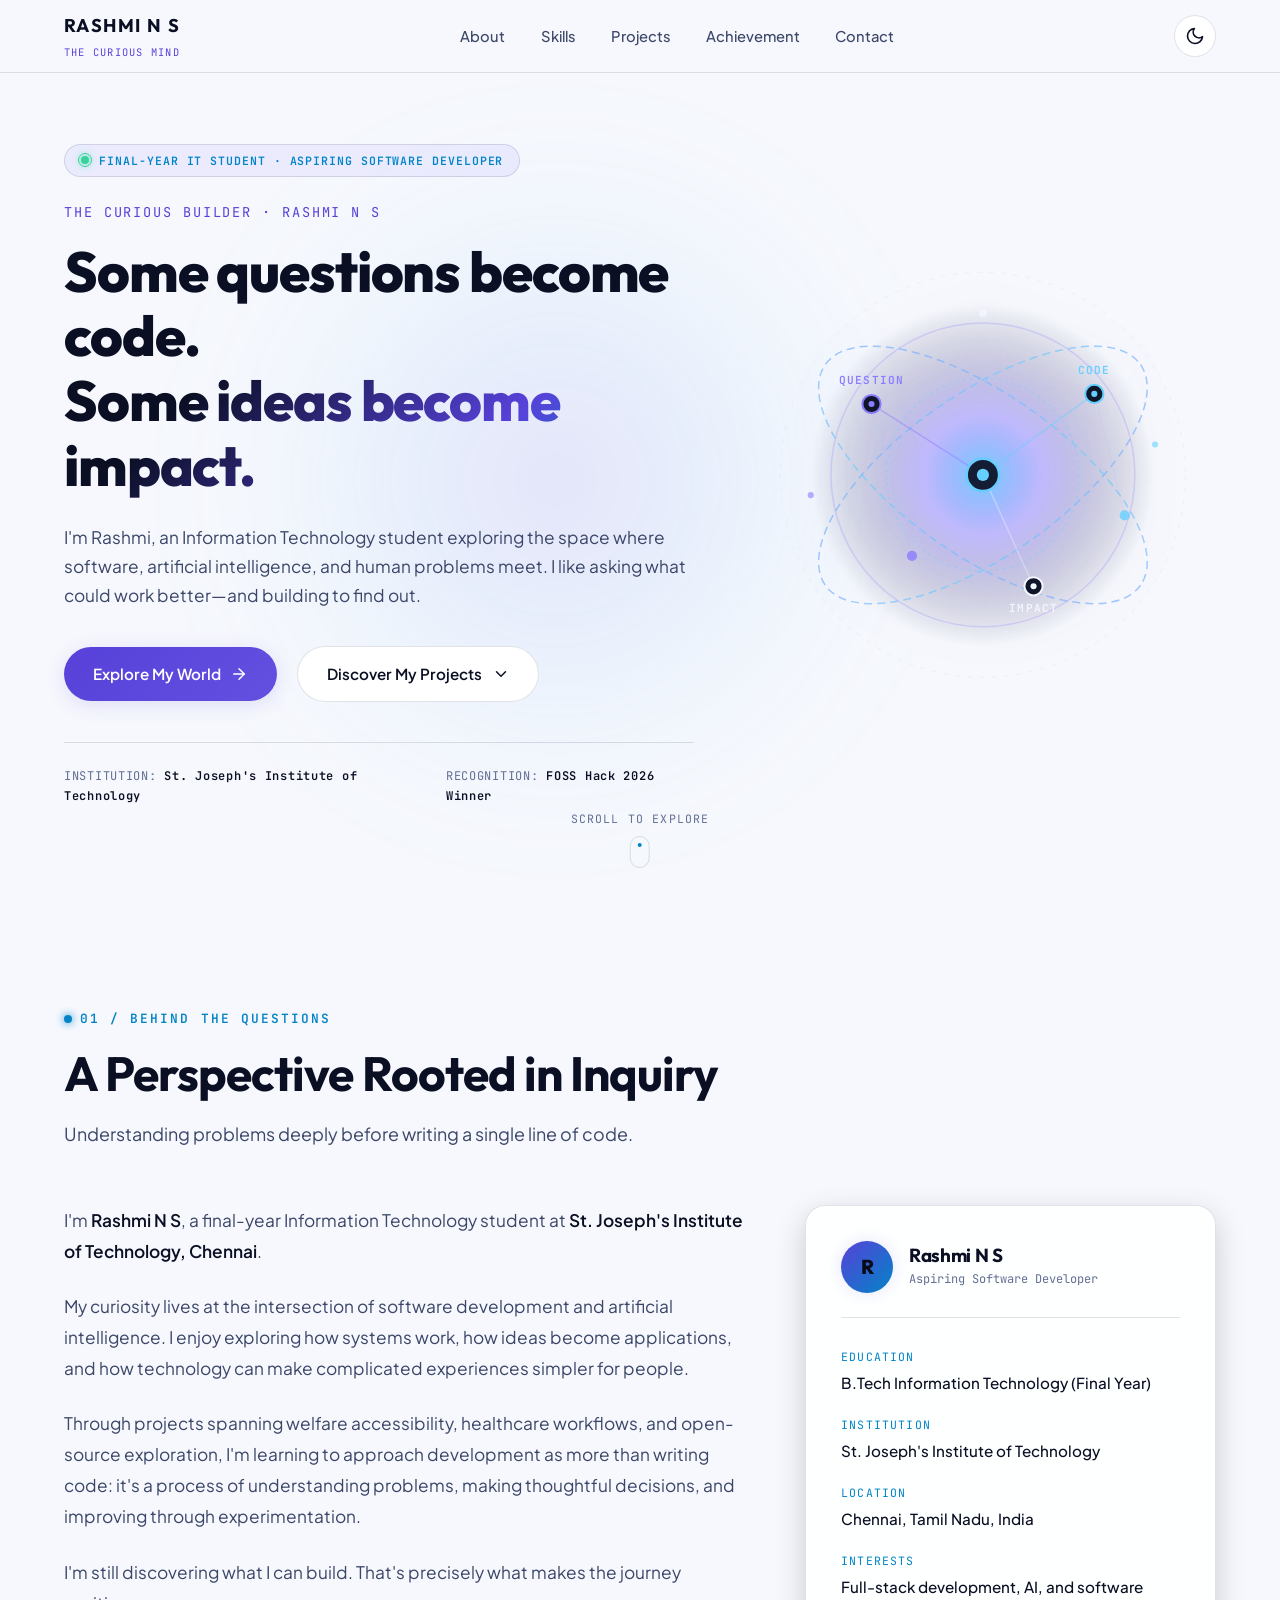
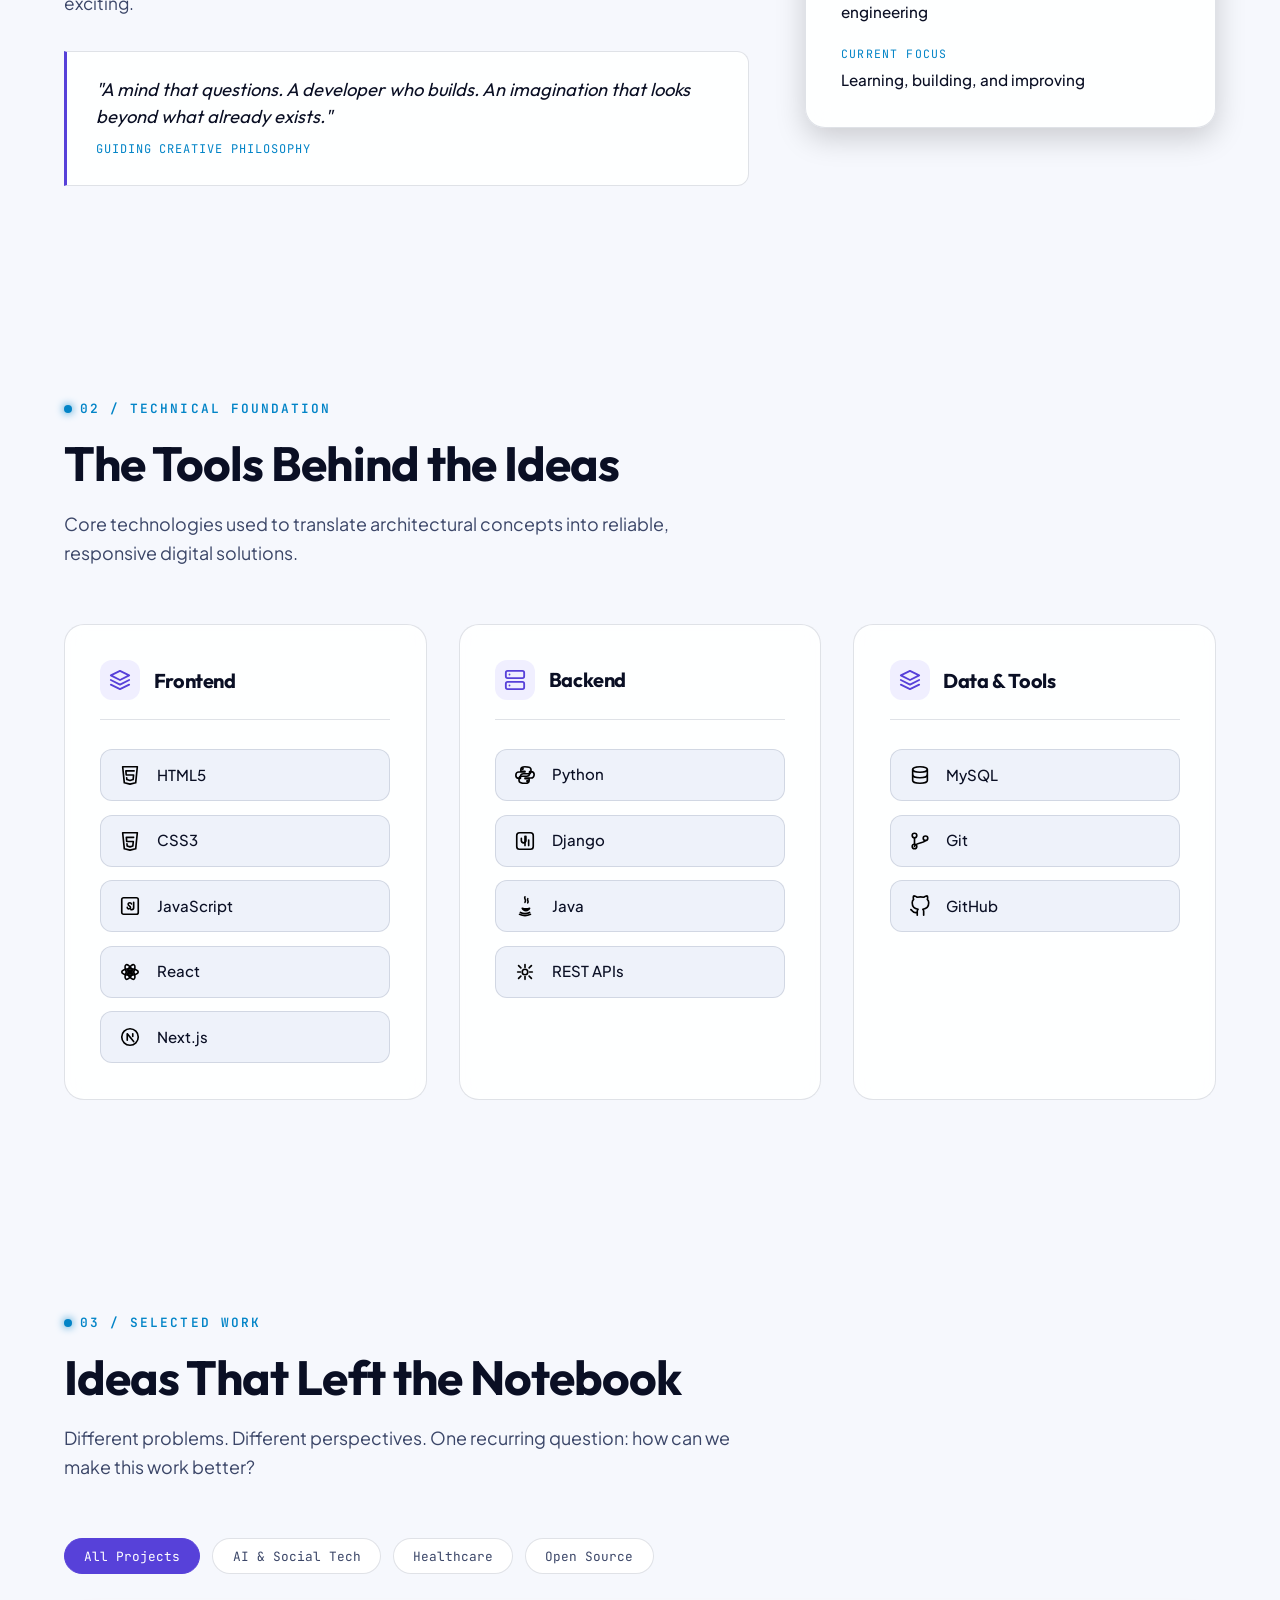
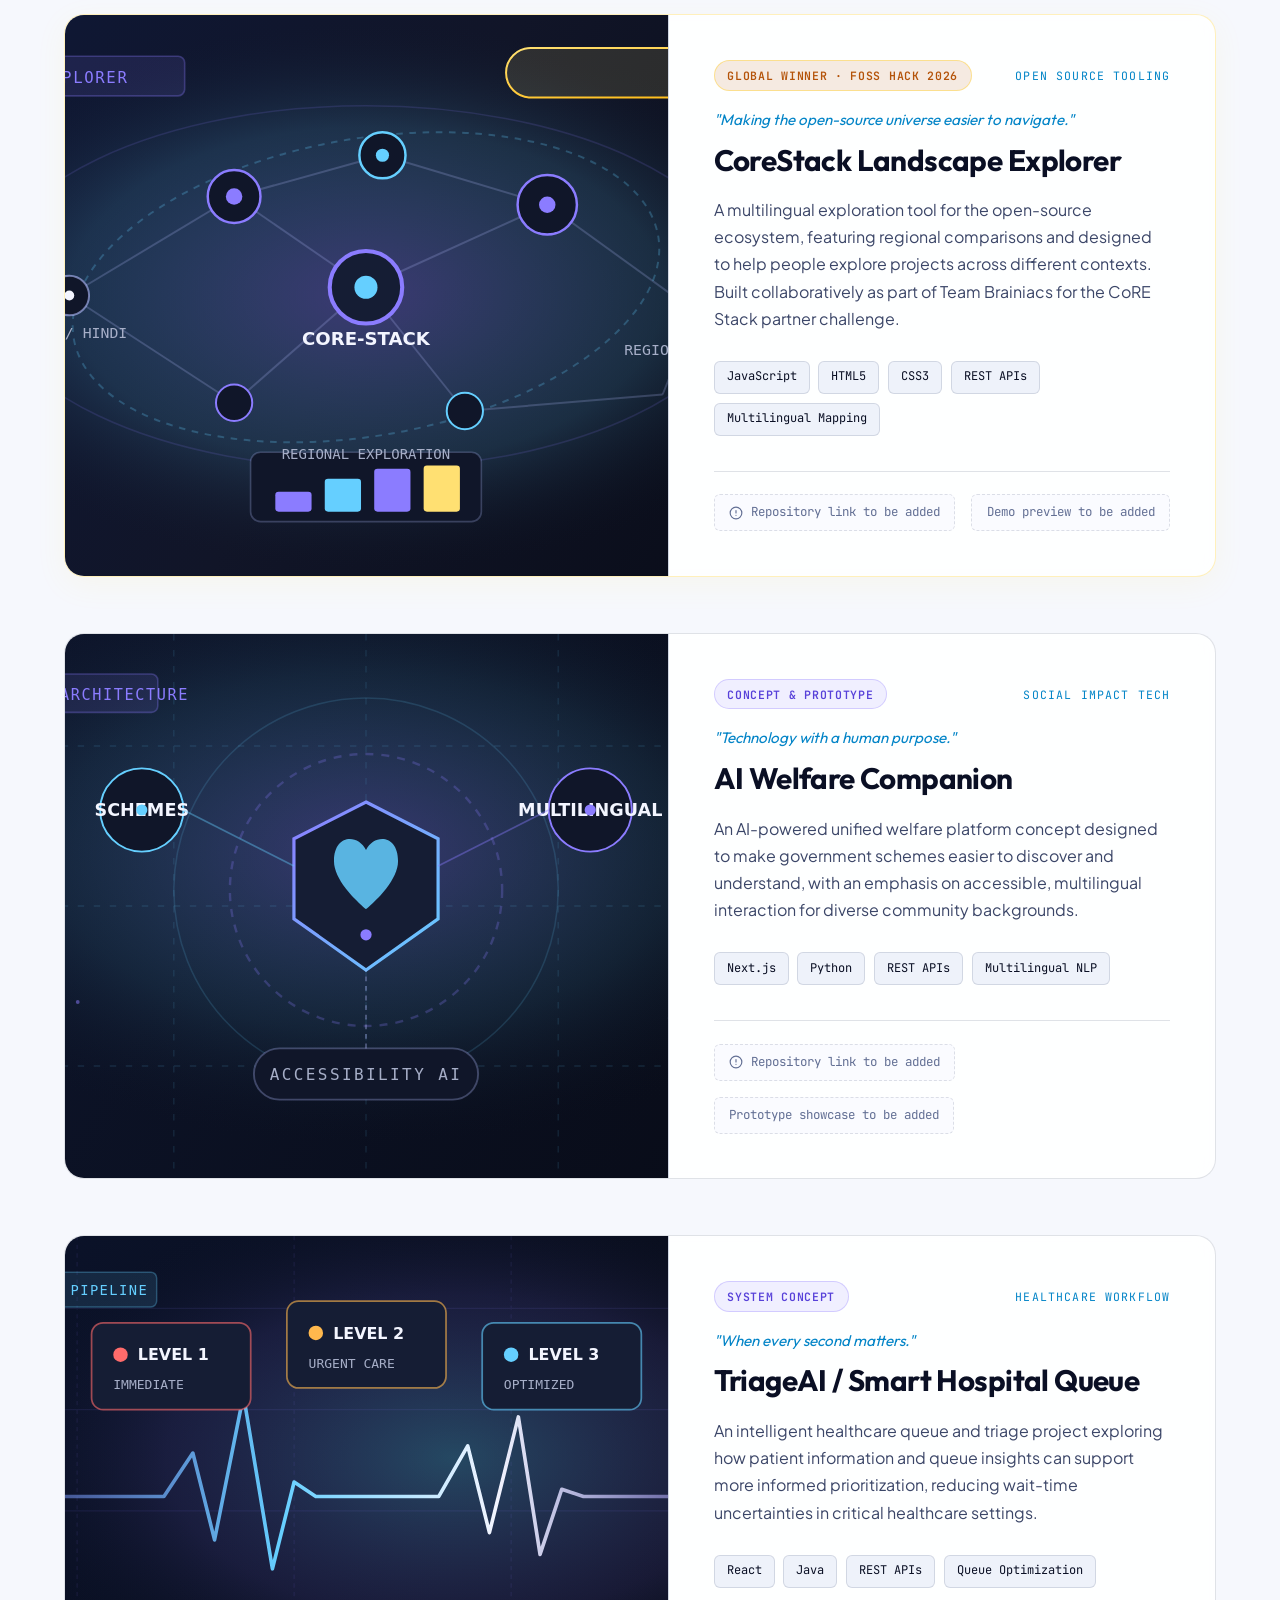
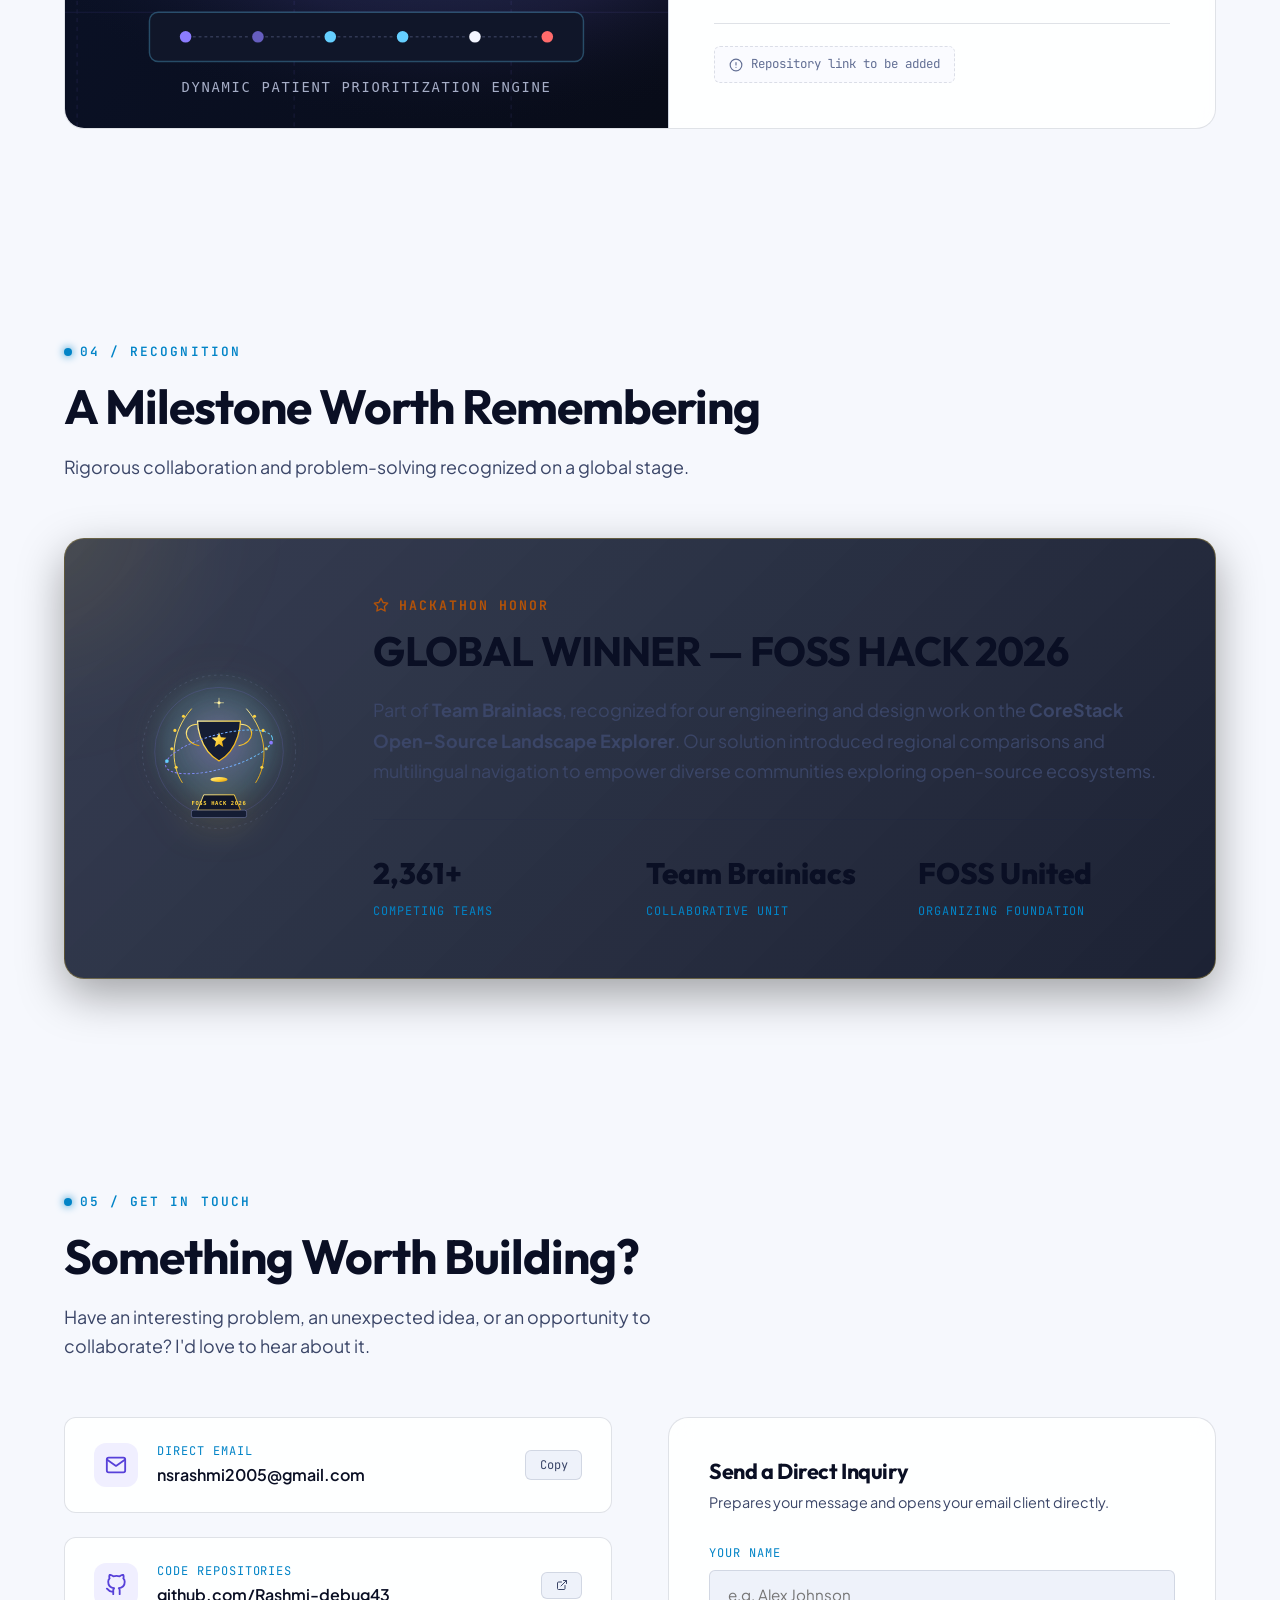
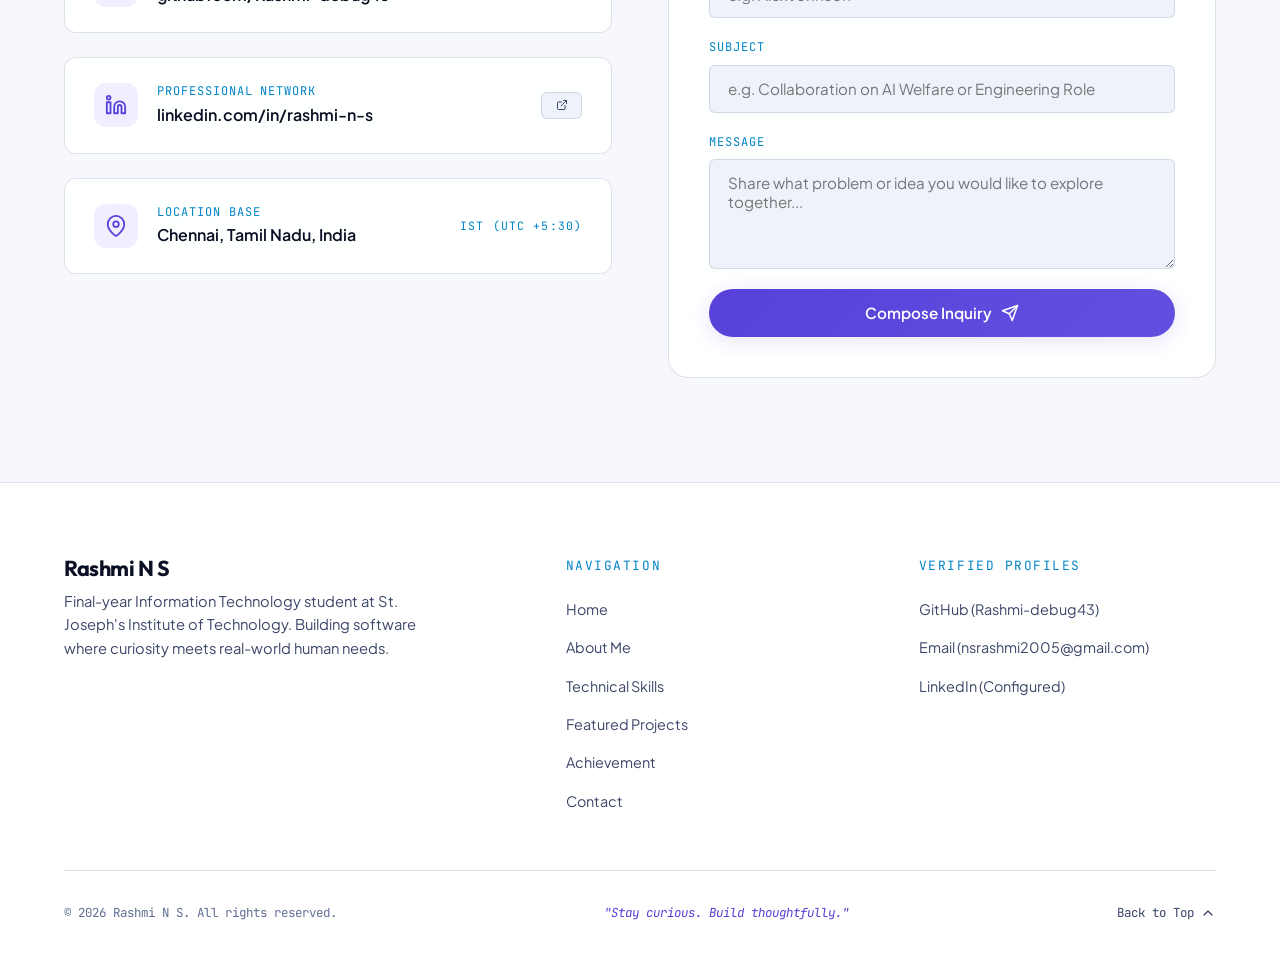
==== commit 703a2b10: "docs: link verified GitHub profile and repository endpoints" ====
--- a/index.html
+++ b/index.html
@@ -747,10 +747,10 @@
                 </div>
                 <div>
                   <div class="channel-label">Code Repositories</div>
-                  <a href="https://github.com/nsrashmi2005" target="_blank" rel="noopener noreferrer" class="channel-value" aria-label="Visit Rashmi's GitHub profile (opens in new tab)">github.com/nsrashmi2005</a>
-                </div>
-              </div>
-              <a href="https://github.com/nsrashmi2005" target="_blank" rel="noopener noreferrer" class="copy-btn" aria-label="Open GitHub profile in new tab">
+                  <a href="https://github.com/Rashmi-debug43" target="_blank" rel="noopener noreferrer" class="channel-value" aria-label="Visit Rashmi's GitHub profile (opens in new tab)">github.com/Rashmi-debug43</a>
+                </div>
+              </div>
+              <a href="https://github.com/Rashmi-debug43" target="_blank" rel="noopener noreferrer" class="copy-btn" aria-label="Open GitHub profile in new tab">
                 <svg width="12" height="12" viewBox="0 0 24 24" fill="none" stroke="currentColor" stroke-width="2" stroke-linecap="round" stroke-linejoin="round" aria-hidden="true">
                   <path d="M18 13v6a2 2 0 0 1-2 2H5a2 2 0 0 1-2-2V8a2 2 0 0 1 2-2h6"></path>
                   <polyline points="15 3 21 3 21 9"></polyline>
@@ -876,7 +876,7 @@
         <div>
           <div class="footer-col-title">Verified Profiles</div>
           <ul class="footer-links-list">
-            <li><a href="https://github.com/nsrashmi2005" target="_blank" rel="noopener noreferrer" class="footer-link">GitHub (nsrashmi2005)</a></li>
+            <li><a href="https://github.com/Rashmi-debug43" target="_blank" rel="noopener noreferrer" class="footer-link">GitHub (Rashmi-debug43)</a></li>
             <li><a href="mailto:nsrashmi2005@gmail.com" class="footer-link">Email (nsrashmi2005@gmail.com)</a></li>
             <li><a href="https://www.linkedin.com/in/rashmi-n-s" target="_blank" rel="noopener noreferrer" class="footer-link">LinkedIn (Configured)</a></li>
           </ul>
